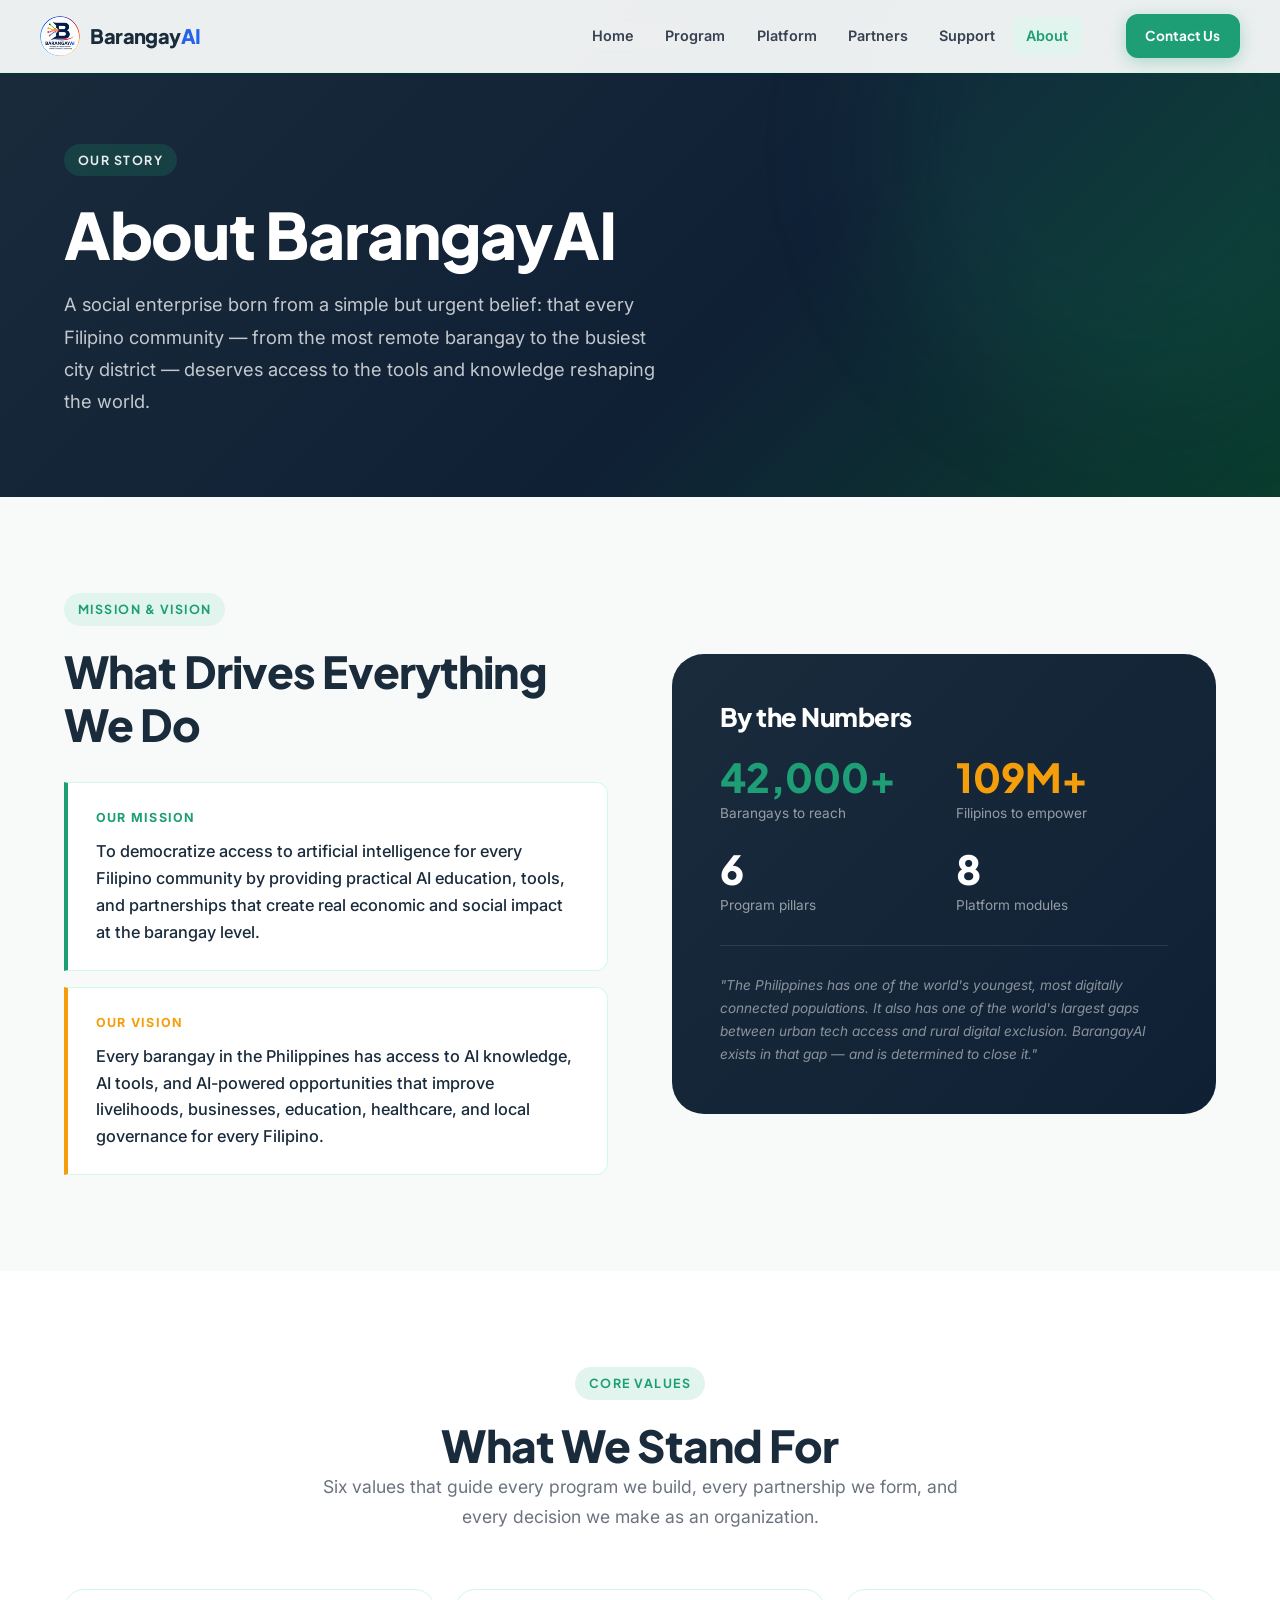
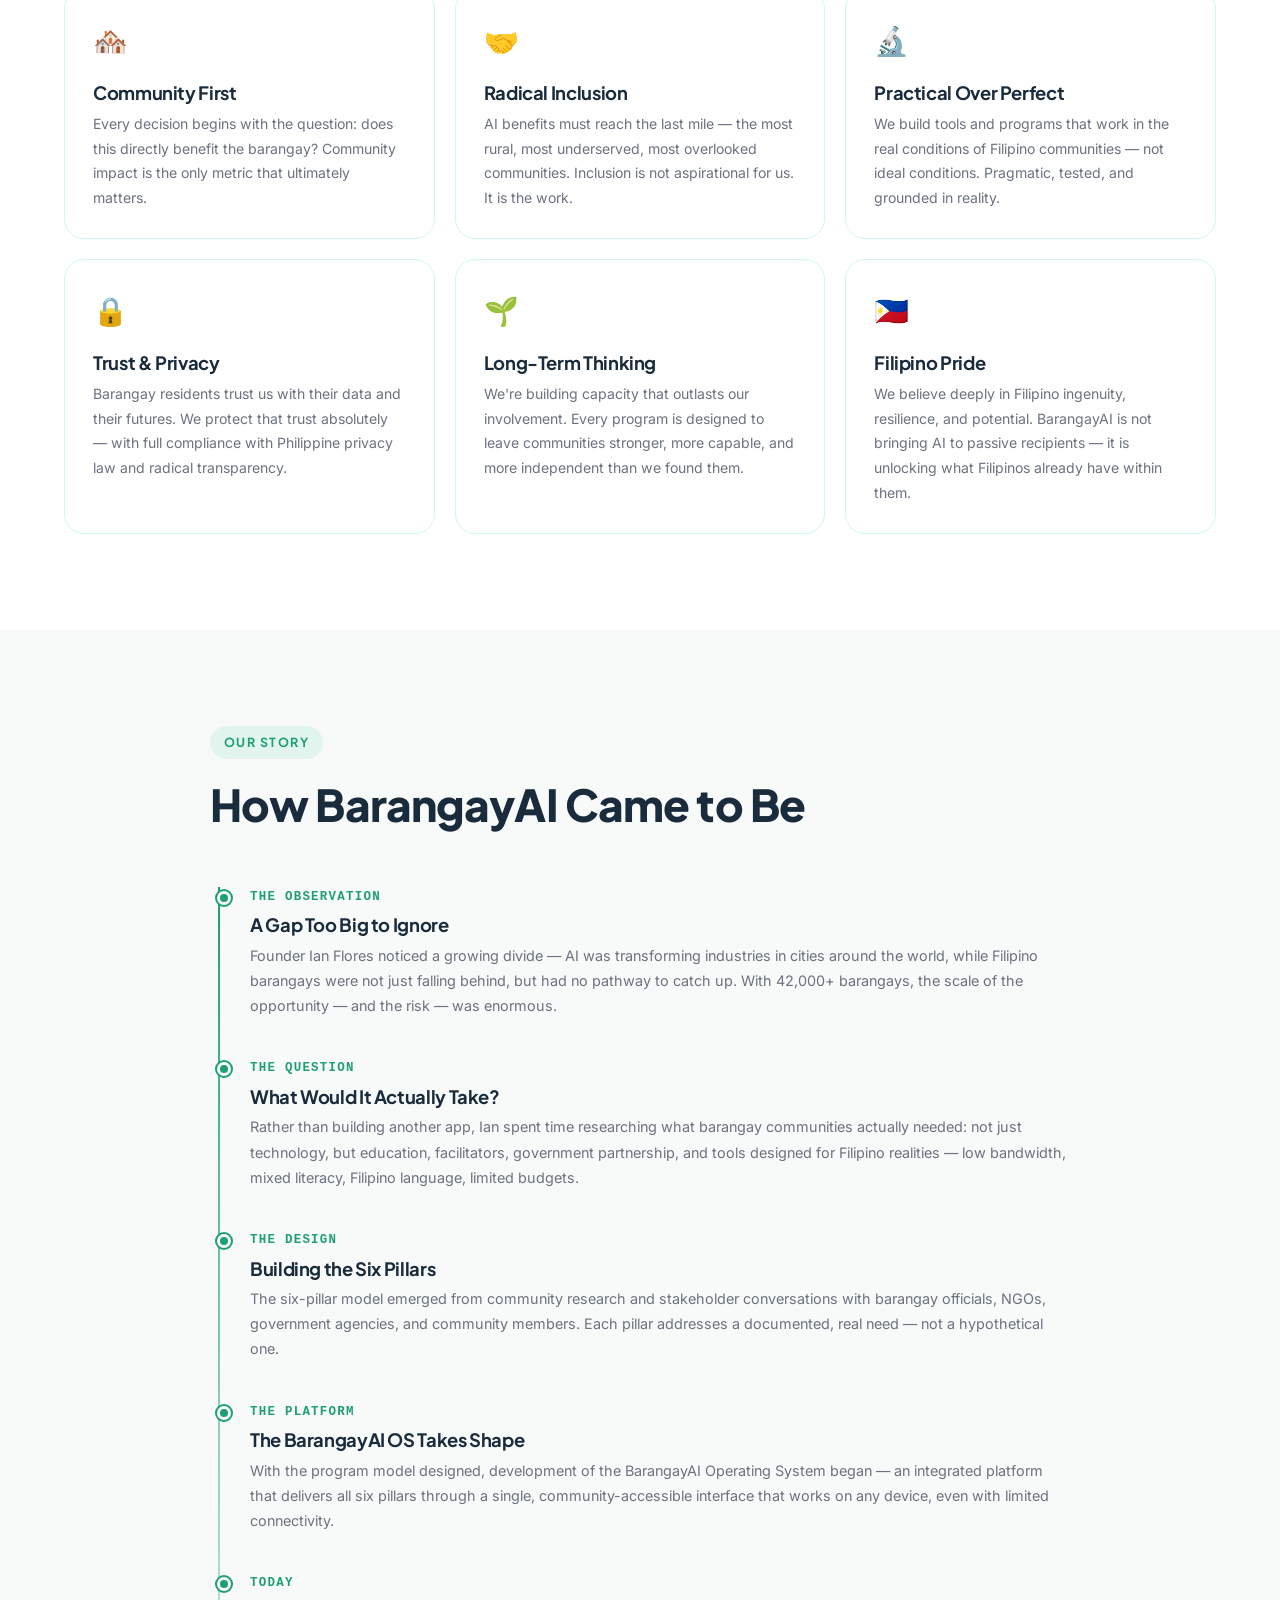
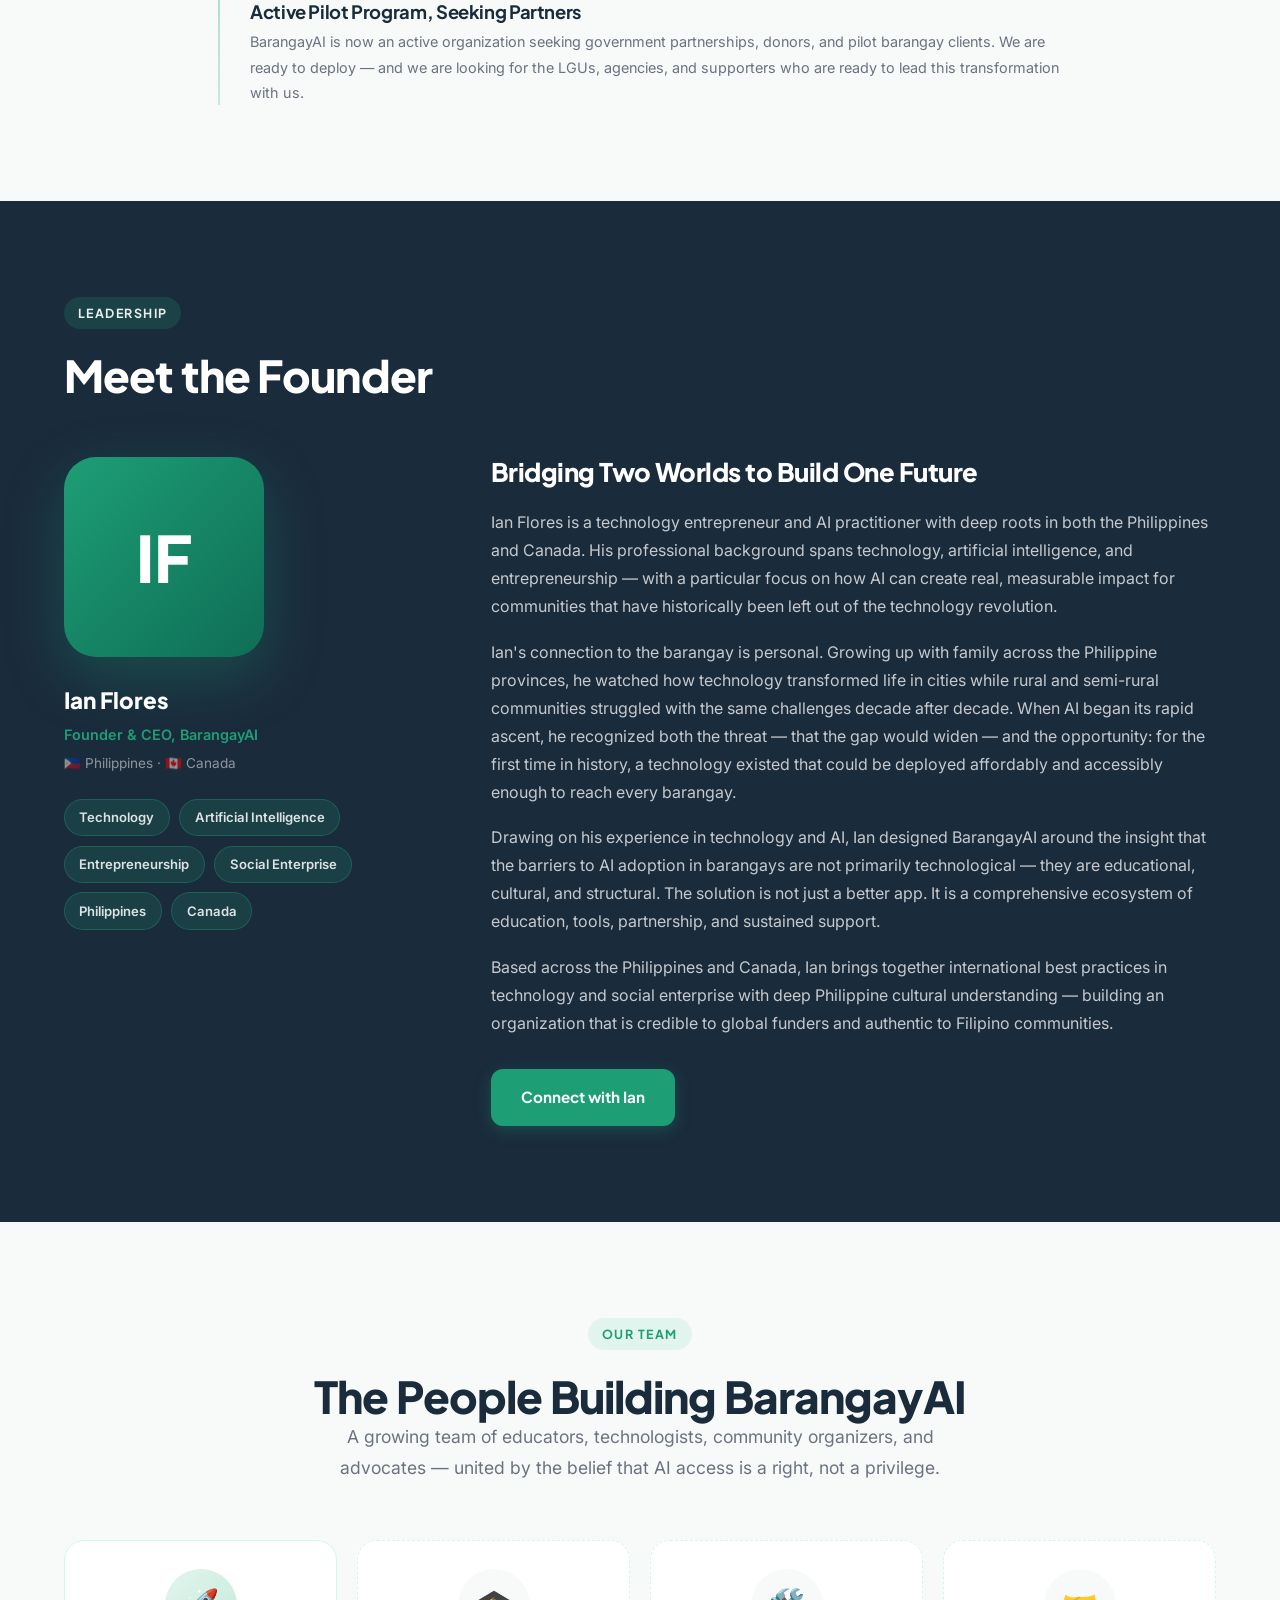
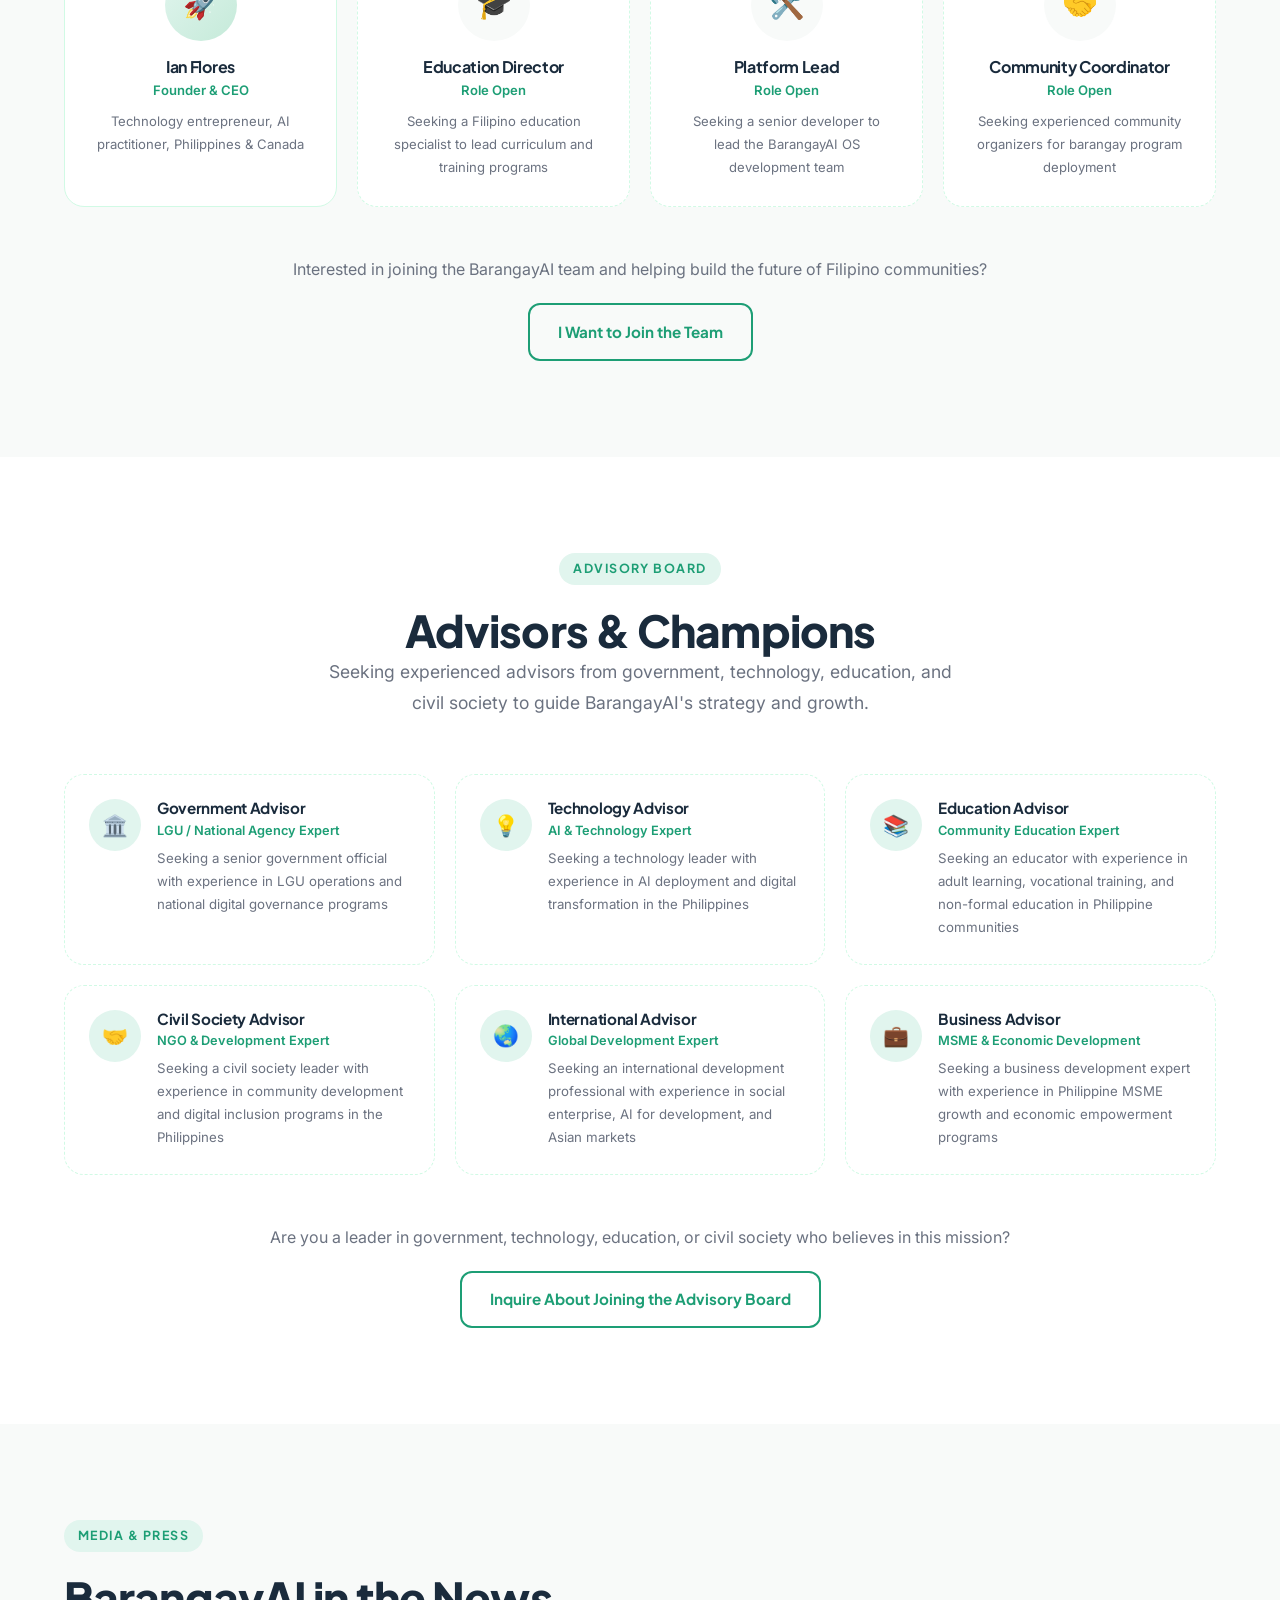
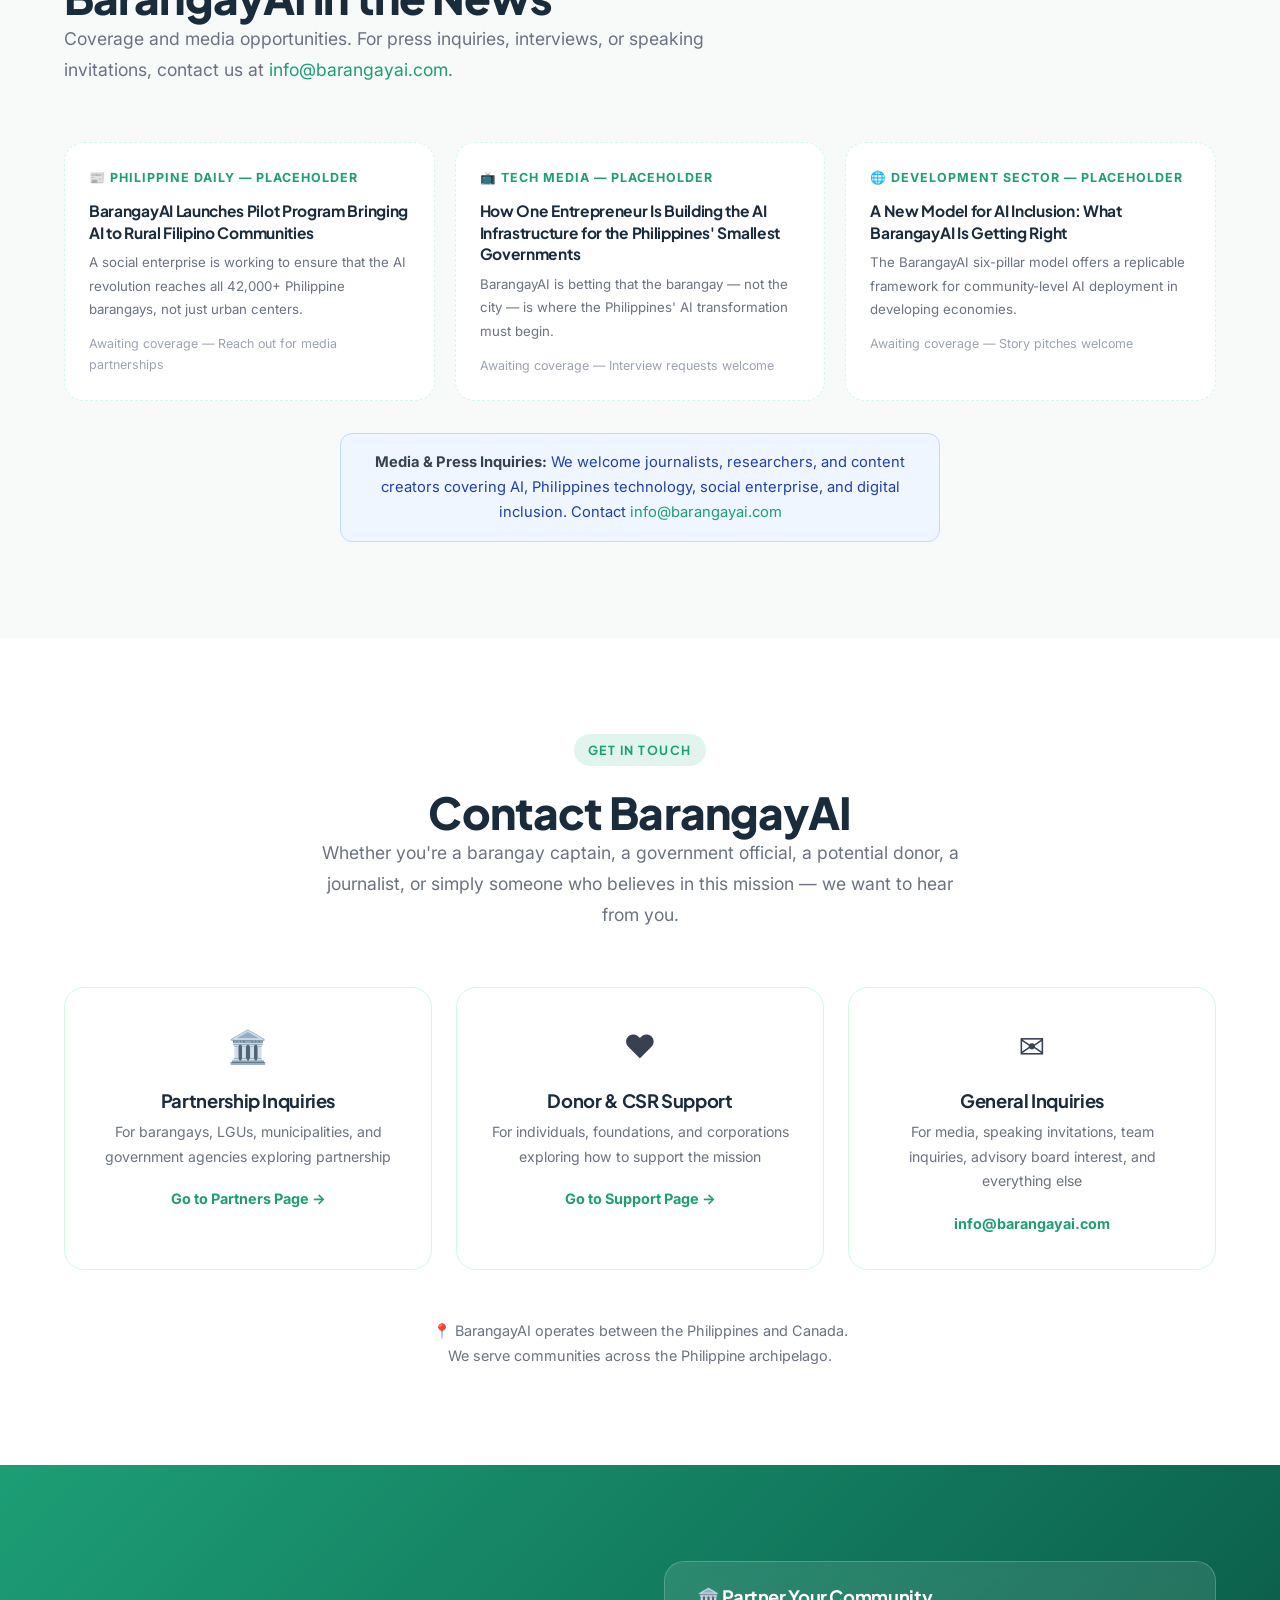
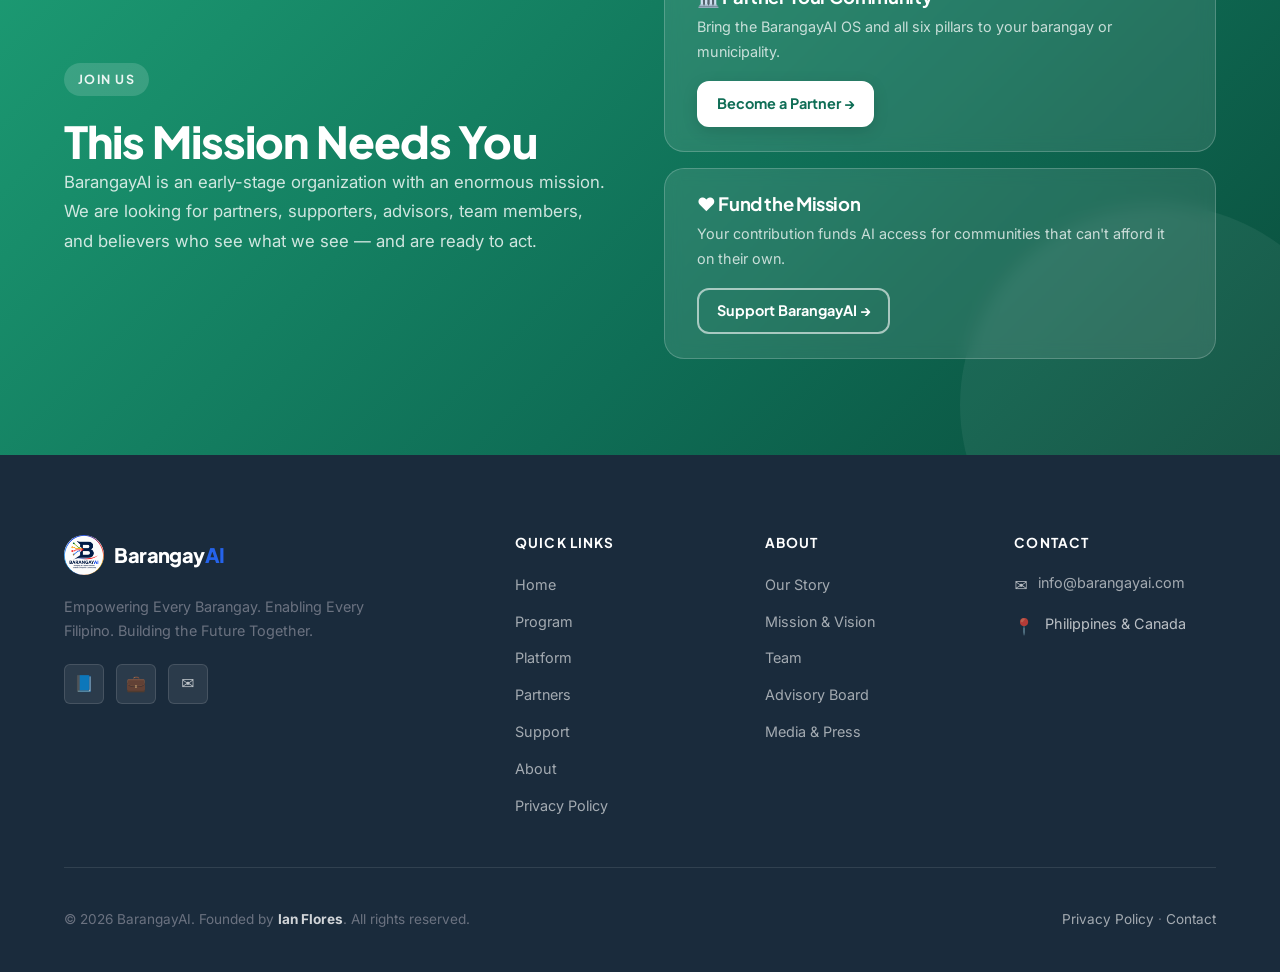
==== about.html @ b5041b25 "Initial BarangayAI website" ====
<!DOCTYPE html>
<html lang="en">
<head>
  <meta charset="UTF-8" />
  <meta name="viewport" content="width=device-width, initial-scale=1.0" />
  <title>About — BarangayAI Mission, Story & Team</title>
  <meta name="description" content="Learn about BarangayAI's mission, our founder Ian Flores, and the story behind bringing AI to every Filipino barangay." />
  <link rel="preconnect" href="https://fonts.googleapis.com" />
  <link rel="preconnect" href="https://fonts.gstatic.com" crossorigin />
  <link href="https://fonts.googleapis.com/css2?family=Plus+Jakarta+Sans:wght@400;500;600;700;800&family=Inter:wght@400;500;600&display=swap" rel="stylesheet" />
  <link rel="stylesheet" href="styles.css" />
  <style>
    .mission-layout {
      display: grid;
      grid-template-columns: 1fr 1fr;
      gap: 4rem;
      align-items: center;
    }

    .values-grid { display: grid; grid-template-columns: repeat(3, 1fr); gap: 1.25rem; }
    .value-card {
      background: var(--white);
      border: 1px solid var(--border);
      border-radius: var(--radius-lg);
      padding: 1.75rem;
      transition: all var(--transition);
    }
    .value-card:hover { border-color: var(--green); transform: translateY(-3px); box-shadow: var(--shadow); }
    .value-icon { font-size: 1.75rem; margin-bottom: 1rem; }
    .value-card h4 { margin-bottom: .5rem; }
    .value-card p { font-size: .88rem; margin: 0; }

    .founder-section {
      background: var(--navy);
      padding: 6rem 0;
    }
    .founder-layout {
      display: grid;
      grid-template-columns: 1fr 2fr;
      gap: 4rem;
      align-items: start;
    }
    .founder-avatar {
      width: 200px; height: 200px;
      border-radius: var(--radius-xl);
      background: linear-gradient(135deg, var(--green) 0%, var(--green-deep) 100%);
      display: flex;
      align-items: center;
      justify-content: center;
      font-family: var(--font-display);
      font-size: 4rem;
      font-weight: 900;
      color: var(--white);
      margin-bottom: 1.5rem;
      box-shadow: 0 20px 60px rgba(29,158,117,.3);
    }
    .founder-name {
      font-family: var(--font-display);
      font-size: 1.4rem;
      font-weight: 800;
      color: var(--white);
      margin-bottom: .25rem;
    }
    .founder-title { color: var(--green); font-size: .9rem; font-weight: 600; }
    .founder-location { color: rgba(255,255,255,.5); font-size: .85rem; margin-top: .25rem; }

    .founder-bio h3 { color: var(--white); margin-bottom: 1.25rem; }
    .founder-bio p { color: rgba(255,255,255,.75); margin-bottom: 1.1rem; }
    .founder-bio p:last-child { margin-bottom: 0; }

    .founder-tags { display: flex; flex-wrap: wrap; gap: .6rem; margin-top: 1.5rem; }
    .founder-tag {
      padding: .4rem .9rem;
      background: rgba(29,158,117,.18);
      border: 1px solid rgba(29,158,117,.35);
      border-radius: 100px;
      font-size: .82rem;
      font-weight: 600;
      color: rgba(255,255,255,.85);
    }

    .story-timeline { position: relative; padding-left: 2.5rem; }
    .story-timeline::before {
      content: '';
      position: absolute;
      left: .5rem; top: 0; bottom: 0;
      width: 2px;
      background: linear-gradient(180deg, var(--green) 0%, var(--mint-mid) 100%);
    }
    .timeline-item { position: relative; margin-bottom: 2.5rem; }
    .timeline-item:last-child { margin-bottom: 0; }
    .timeline-dot {
      position: absolute;
      left: -2.05rem;
      top: .25rem;
      width: 14px; height: 14px;
      border-radius: 50%;
      background: var(--green);
      border: 3px solid var(--warm-white);
      box-shadow: 0 0 0 2px var(--green);
    }
    .timeline-year {
      font-family: var(--font-mono);
      font-size: .78rem;
      font-weight: 700;
      color: var(--green);
      letter-spacing: .1em;
      text-transform: uppercase;
      margin-bottom: .4rem;
    }
    .timeline-item h4 { margin-bottom: .4rem; }
    .timeline-item p { font-size: .9rem; margin: 0; }

    .team-grid { display: grid; grid-template-columns: repeat(4, 1fr); gap: 1.25rem; }
    .team-card {
      background: var(--white);
      border: 1px solid var(--border);
      border-radius: var(--radius-lg);
      padding: 1.75rem;
      text-align: center;
      transition: all var(--transition);
    }
    .team-card:hover { border-color: var(--green); transform: translateY(-3px); box-shadow: var(--shadow); }
    .team-avatar {
      width: 72px; height: 72px;
      border-radius: 50%;
      background: linear-gradient(135deg, var(--mint) 0%, var(--mint-mid) 100%);
      display: flex; align-items: center; justify-content: center;
      font-size: 1.8rem;
      margin: 0 auto 1rem;
    }
    .team-card h4 { font-size: 1rem; margin-bottom: .2rem; }
    .team-card .team-role { font-size: .82rem; color: var(--green); font-weight: 600; margin-bottom: .5rem; }
    .team-card p { font-size: .82rem; color: var(--gray); margin: 0; }

    .advisory-grid { display: grid; grid-template-columns: repeat(3, 1fr); gap: 1.25rem; }
    .advisory-card {
      background: var(--white);
      border: 1px solid var(--border);
      border-radius: var(--radius-lg);
      padding: 1.5rem;
      display: flex; align-items: flex-start; gap: 1rem;
      transition: all var(--transition);
    }
    .advisory-card:hover { border-color: var(--green); transform: translateY(-2px); }
    .advisory-avatar {
      width: 52px; height: 52px; flex-shrink: 0;
      border-radius: 50%;
      background: var(--mint);
      display: flex; align-items: center; justify-content: center;
      font-size: 1.3rem;
    }
    .advisory-card h5 { font-size: .95rem; margin-bottom: .15rem; }
    .advisory-card .adv-role { font-size: .8rem; color: var(--green); font-weight: 600; margin-bottom: .3rem; }
    .advisory-card p { font-size: .83rem; color: var(--gray); margin: 0; }

    .media-grid { display: grid; grid-template-columns: repeat(3, 1fr); gap: 1.25rem; }
    .media-card {
      background: var(--white);
      border: 1px solid var(--border);
      border-radius: var(--radius-lg);
      padding: 1.5rem;
      transition: all var(--transition);
    }
    .media-card:hover { border-color: var(--green); transform: translateY(-3px); box-shadow: var(--shadow); }
    .media-outlet { font-size: .78rem; font-weight: 700; letter-spacing: .08em; text-transform: uppercase; color: var(--green); margin-bottom: .75rem; }
    .media-card h4 { font-size: .97rem; margin-bottom: .5rem; line-height: 1.4; }
    .media-card p { font-size: .83rem; margin-bottom: .75rem; }
    .media-date { font-size: .78rem; color: var(--gray-light); }

    .contact-grid { display: grid; grid-template-columns: repeat(3, 1fr); gap: 1.5rem; }
    .contact-card {
      background: var(--white);
      border: 1px solid var(--border);
      border-radius: var(--radius-lg);
      padding: 2rem;
      text-align: center;
      transition: all var(--transition);
    }
    .contact-card:hover { border-color: var(--green); transform: translateY(-3px); box-shadow: var(--shadow); }
    .contact-icon { font-size: 2rem; margin-bottom: 1rem; }
    .contact-card h4 { margin-bottom: .5rem; }
    .contact-card p { font-size: .88rem; margin-bottom: 1rem; }
    .contact-card a.contact-link { color: var(--green); font-weight: 700; font-size: .9rem; }

    @media (max-width: 1024px) {
      .team-grid { grid-template-columns: repeat(2, 1fr); }
      .advisory-grid { grid-template-columns: repeat(2, 1fr); }
      .media-grid { grid-template-columns: repeat(2, 1fr); }
      .contact-grid { grid-template-columns: repeat(2, 1fr); }
    }
    @media (max-width: 768px) {
      .mission-layout, .founder-layout { grid-template-columns: 1fr; }
      .values-grid, .team-grid, .advisory-grid, .media-grid, .contact-grid { grid-template-columns: 1fr 1fr; }
      .founder-avatar { width: 140px; height: 140px; font-size: 3rem; }
    }
    @media (max-width: 480px) {
      .values-grid, .team-grid, .advisory-grid, .media-grid, .contact-grid { grid-template-columns: 1fr; }
    }
  </style>
</head>
<body>

<nav class="nav">
  <div class="nav-inner">
    <a href="index.html" class="nav-logo">
      <img src="logo.png" alt="" class="nav-logo-img" aria-hidden="true" />
      <span class="nav-logo-text">Barangay<span>AI</span></span>
    </a>
    <ul class="nav-links">
      <li><a href="index.html">Home</a></li><li><a href="program.html">Program</a></li>
      <li><a href="platform.html">Platform</a></li><li><a href="partners.html">Partners</a></li>
      <li><a href="support.html">Support</a></li><li><a href="about.html">About</a></li>
    </ul>
    <a href="partners.html" class="btn btn-primary btn-sm nav-cta">Contact Us</a>
    <button class="nav-hamburger" aria-label="Open menu"><span></span><span></span><span></span></button>
  </div>
</nav>
<div class="nav-mobile">
  <a href="index.html">Home</a><a href="program.html">Program</a><a href="platform.html">Platform</a>
  <a href="partners.html">Partners</a><a href="support.html">Support</a><a href="about.html">About</a>
  <div class="nav-mobile-cta">
    <a href="partners.html" class="btn btn-primary">Partner With Us</a>
    <a href="support.html" class="btn btn-outline">Support the Mission</a>
  </div>
</div>

<!-- PAGE HERO -->
<section class="page-hero">
  <div class="container">
    <div class="page-hero-content">
      <span class="section-label">Our Story</span>
      <h1>About BarangayAI</h1>
      <p>A social enterprise born from a simple but urgent belief: that every Filipino community — from the most remote barangay to the busiest city district — deserves access to the tools and knowledge reshaping the world.</p>
    </div>
  </div>
</section>

<!-- MISSION VISION VALUES -->
<section style="background: var(--warm-white);">
  <div class="container">
    <div class="mission-layout reveal">
      <div>
        <span class="section-label">Mission & Vision</span>
        <h2>What Drives Everything We Do</h2>
        <div style="margin-top:2rem">
          <div style="background:var(--white);border:1px solid var(--border);border-left:4px solid var(--green);border-radius:0 var(--radius) var(--radius) 0;padding:1.5rem 1.75rem;margin-bottom:1rem">
            <div style="font-size:.78rem;font-weight:700;letter-spacing:.1em;text-transform:uppercase;color:var(--green);margin-bottom:.6rem">Our Mission</div>
            <p style="font-size:1.02rem;color:var(--navy);font-weight:500;line-height:1.65;margin:0">To democratize access to artificial intelligence for every Filipino community by providing practical AI education, tools, and partnerships that create real economic and social impact at the barangay level.</p>
          </div>
          <div style="background:var(--white);border:1px solid var(--border);border-left:4px solid var(--gold);border-radius:0 var(--radius) var(--radius) 0;padding:1.5rem 1.75rem">
            <div style="font-size:.78rem;font-weight:700;letter-spacing:.1em;text-transform:uppercase;color:var(--gold);margin-bottom:.6rem">Our Vision</div>
            <p style="font-size:1.02rem;color:var(--navy);font-weight:500;line-height:1.65;margin:0">Every barangay in the Philippines has access to AI knowledge, AI tools, and AI-powered opportunities that improve livelihoods, businesses, education, healthcare, and local governance for every Filipino.</p>
          </div>
        </div>
      </div>
      <div>
        <div style="background:linear-gradient(135deg,var(--navy) 0%,#0F2035 100%);border-radius:var(--radius-xl);padding:3rem;color:rgba(255,255,255,.8)">
          <h3 style="color:var(--white);margin-bottom:1.5rem">By the Numbers</h3>
          <div style="display:grid;grid-template-columns:1fr 1fr;gap:1.5rem">
            <div>
              <div style="font-family:var(--font-display);font-size:2.5rem;font-weight:900;color:var(--green);line-height:1">42,000+</div>
              <div style="font-size:.85rem;color:rgba(255,255,255,.55);margin-top:.3rem">Barangays to reach</div>
            </div>
            <div>
              <div style="font-family:var(--font-display);font-size:2.5rem;font-weight:900;color:var(--gold);line-height:1">109M+</div>
              <div style="font-size:.85rem;color:rgba(255,255,255,.55);margin-top:.3rem">Filipinos to empower</div>
            </div>
            <div>
              <div style="font-family:var(--font-display);font-size:2.5rem;font-weight:900;color:var(--white);line-height:1">6</div>
              <div style="font-size:.85rem;color:rgba(255,255,255,.55);margin-top:.3rem">Program pillars</div>
            </div>
            <div>
              <div style="font-family:var(--font-display);font-size:2.5rem;font-weight:900;color:var(--white);line-height:1">8</div>
              <div style="font-size:.85rem;color:rgba(255,255,255,.55);margin-top:.3rem">Platform modules</div>
            </div>
          </div>
          <div style="border-top:1px solid rgba(255,255,255,.1);margin-top:1.75rem;padding-top:1.75rem">
            <div style="font-size:.85rem;color:rgba(255,255,255,.5);font-style:italic">"The Philippines has one of the world's youngest, most digitally connected populations. It also has one of the world's largest gaps between urban tech access and rural digital exclusion. BarangayAI exists in that gap — and is determined to close it."</div>
          </div>
        </div>
      </div>
    </div>
  </div>
</section>

<!-- CORE VALUES -->
<section style="background: var(--white);">
  <div class="container">
    <div class="section-header centered reveal">
      <span class="section-label">Core Values</span>
      <h2>What We Stand For</h2>
      <p class="section-sub">Six values that guide every program we build, every partnership we form, and every decision we make as an organization.</p>
    </div>
    <div class="values-grid reveal">
      <div class="value-card">
        <div class="value-icon">🏘️</div>
        <h4>Community First</h4>
        <p>Every decision begins with the question: does this directly benefit the barangay? Community impact is the only metric that ultimately matters.</p>
      </div>
      <div class="value-card">
        <div class="value-icon">🤝</div>
        <h4>Radical Inclusion</h4>
        <p>AI benefits must reach the last mile — the most rural, most underserved, most overlooked communities. Inclusion is not aspirational for us. It is the work.</p>
      </div>
      <div class="value-card">
        <div class="value-icon">🔬</div>
        <h4>Practical Over Perfect</h4>
        <p>We build tools and programs that work in the real conditions of Filipino communities — not ideal conditions. Pragmatic, tested, and grounded in reality.</p>
      </div>
      <div class="value-card">
        <div class="value-icon">🔒</div>
        <h4>Trust & Privacy</h4>
        <p>Barangay residents trust us with their data and their futures. We protect that trust absolutely — with full compliance with Philippine privacy law and radical transparency.</p>
      </div>
      <div class="value-card">
        <div class="value-icon">🌱</div>
        <h4>Long-Term Thinking</h4>
        <p>We're building capacity that outlasts our involvement. Every program is designed to leave communities stronger, more capable, and more independent than we found them.</p>
      </div>
      <div class="value-card">
        <div class="value-icon">🇵🇭</div>
        <h4>Filipino Pride</h4>
        <p>We believe deeply in Filipino ingenuity, resilience, and potential. BarangayAI is not bringing AI to passive recipients — it is unlocking what Filipinos already have within them.</p>
      </div>
    </div>
  </div>
</section>

<!-- OUR STORY -->
<section style="background: var(--warm-white);">
  <div class="container">
    <div style="max-width:860px;margin:0 auto">
      <div class="section-header reveal">
        <span class="section-label">Our Story</span>
        <h2>How BarangayAI Came to Be</h2>
      </div>
      <div class="story-timeline reveal">
        <div class="timeline-item">
          <div class="timeline-dot"></div>
          <div class="timeline-year">The Observation</div>
          <h4>A Gap Too Big to Ignore</h4>
          <p>Founder Ian Flores noticed a growing divide — AI was transforming industries in cities around the world, while Filipino barangays were not just falling behind, but had no pathway to catch up. With 42,000+ barangays, the scale of the opportunity — and the risk — was enormous.</p>
        </div>
        <div class="timeline-item">
          <div class="timeline-dot"></div>
          <div class="timeline-year">The Question</div>
          <h4>What Would It Actually Take?</h4>
          <p>Rather than building another app, Ian spent time researching what barangay communities actually needed: not just technology, but education, facilitators, government partnership, and tools designed for Filipino realities — low bandwidth, mixed literacy, Filipino language, limited budgets.</p>
        </div>
        <div class="timeline-item">
          <div class="timeline-dot"></div>
          <div class="timeline-year">The Design</div>
          <h4>Building the Six Pillars</h4>
          <p>The six-pillar model emerged from community research and stakeholder conversations with barangay officials, NGOs, government agencies, and community members. Each pillar addresses a documented, real need — not a hypothetical one.</p>
        </div>
        <div class="timeline-item">
          <div class="timeline-dot"></div>
          <div class="timeline-year">The Platform</div>
          <h4>The BarangayAI OS Takes Shape</h4>
          <p>With the program model designed, development of the BarangayAI Operating System began — an integrated platform that delivers all six pillars through a single, community-accessible interface that works on any device, even with limited connectivity.</p>
        </div>
        <div class="timeline-item">
          <div class="timeline-dot"></div>
          <div class="timeline-year">Today</div>
          <h4>Active Pilot Program, Seeking Partners</h4>
          <p>BarangayAI is now an active organization seeking government partnerships, donors, and pilot barangay clients. We are ready to deploy — and we are looking for the LGUs, agencies, and supporters who are ready to lead this transformation with us.</p>
        </div>
      </div>
    </div>
  </div>
</section>

<!-- FOUNDER -->
<section class="founder-section">
  <div class="container">
    <div class="section-header reveal">
      <span class="section-label" style="background:rgba(29,158,117,.2);color:rgba(255,255,255,.9)">Leadership</span>
      <h2 class="text-white">Meet the Founder</h2>
    </div>
    <div class="founder-layout reveal">
      <div>
        <div class="founder-avatar">IF</div>
        <div class="founder-name">Ian Flores</div>
        <div class="founder-title">Founder & CEO, BarangayAI</div>
        <div class="founder-location">🇵🇭 Philippines · 🇨🇦 Canada</div>
        <div class="founder-tags">
          <span class="founder-tag">Technology</span>
          <span class="founder-tag">Artificial Intelligence</span>
          <span class="founder-tag">Entrepreneurship</span>
          <span class="founder-tag">Social Enterprise</span>
          <span class="founder-tag">Philippines</span>
          <span class="founder-tag">Canada</span>
        </div>
      </div>
      <div class="founder-bio">
        <h3>Bridging Two Worlds to Build One Future</h3>
        <p>Ian Flores is a technology entrepreneur and AI practitioner with deep roots in both the Philippines and Canada. His professional background spans technology, artificial intelligence, and entrepreneurship — with a particular focus on how AI can create real, measurable impact for communities that have historically been left out of the technology revolution.</p>
        <p>Ian's connection to the barangay is personal. Growing up with family across the Philippine provinces, he watched how technology transformed life in cities while rural and semi-rural communities struggled with the same challenges decade after decade. When AI began its rapid ascent, he recognized both the threat — that the gap would widen — and the opportunity: for the first time in history, a technology existed that could be deployed affordably and accessibly enough to reach every barangay.</p>
        <p>Drawing on his experience in technology and AI, Ian designed BarangayAI around the insight that the barriers to AI adoption in barangays are not primarily technological — they are educational, cultural, and structural. The solution is not just a better app. It is a comprehensive ecosystem of education, tools, partnership, and sustained support.</p>
        <p>Based across the Philippines and Canada, Ian brings together international best practices in technology and social enterprise with deep Philippine cultural understanding — building an organization that is credible to global funders and authentic to Filipino communities.</p>
        <div style="margin-top:2rem">
          <a href="mailto:info@barangayai.com" class="btn btn-primary">Connect with Ian</a>
        </div>
      </div>
    </div>
  </div>
</section>

<!-- TEAM -->
<section style="background: var(--warm-white);">
  <div class="container">
    <div class="section-header centered reveal">
      <span class="section-label">Our Team</span>
      <h2>The People Building BarangayAI</h2>
      <p class="section-sub">A growing team of educators, technologists, community organizers, and advocates — united by the belief that AI access is a right, not a privilege.</p>
    </div>
    <div class="team-grid reveal">
      <div class="team-card">
        <div class="team-avatar">🚀</div>
        <h4>Ian Flores</h4>
        <div class="team-role">Founder & CEO</div>
        <p>Technology entrepreneur, AI practitioner, Philippines & Canada</p>
      </div>
      <div class="team-card" style="border-style:dashed">
        <div class="team-avatar" style="background:var(--warm-white)">🎓</div>
        <h4>Education Director</h4>
        <div class="team-role">Role Open</div>
        <p>Seeking a Filipino education specialist to lead curriculum and training programs</p>
      </div>
      <div class="team-card" style="border-style:dashed">
        <div class="team-avatar" style="background:var(--warm-white)">🛠️</div>
        <h4>Platform Lead</h4>
        <div class="team-role">Role Open</div>
        <p>Seeking a senior developer to lead the BarangayAI OS development team</p>
      </div>
      <div class="team-card" style="border-style:dashed">
        <div class="team-avatar" style="background:var(--warm-white)">🤝</div>
        <h4>Community Coordinator</h4>
        <div class="team-role">Role Open</div>
        <p>Seeking experienced community organizers for barangay program deployment</p>
      </div>
    </div>
    <div class="text-center mt-3 reveal">
      <p style="color:var(--gray);margin-bottom:1.25rem">Interested in joining the BarangayAI team and helping build the future of Filipino communities?</p>
      <a href="mailto:info@barangayai.com?subject=Joining BarangayAI" class="btn btn-outline">I Want to Join the Team</a>
    </div>
  </div>
</section>

<!-- ADVISORY BOARD -->
<section style="background: var(--white);">
  <div class="container">
    <div class="section-header centered reveal">
      <span class="section-label">Advisory Board</span>
      <h2>Advisors & Champions</h2>
      <p class="section-sub">Seeking experienced advisors from government, technology, education, and civil society to guide BarangayAI's strategy and growth.</p>
    </div>
    <div class="advisory-grid reveal">
      <div class="advisory-card" style="border-style:dashed">
        <div class="advisory-avatar">🏛️</div>
        <div>
          <h5>Government Advisor</h5>
          <div class="adv-role">LGU / National Agency Expert</div>
          <p>Seeking a senior government official with experience in LGU operations and national digital governance programs</p>
        </div>
      </div>
      <div class="advisory-card" style="border-style:dashed">
        <div class="advisory-avatar">💡</div>
        <div>
          <h5>Technology Advisor</h5>
          <div class="adv-role">AI & Technology Expert</div>
          <p>Seeking a technology leader with experience in AI deployment and digital transformation in the Philippines</p>
        </div>
      </div>
      <div class="advisory-card" style="border-style:dashed">
        <div class="advisory-avatar">📚</div>
        <div>
          <h5>Education Advisor</h5>
          <div class="adv-role">Community Education Expert</div>
          <p>Seeking an educator with experience in adult learning, vocational training, and non-formal education in Philippine communities</p>
        </div>
      </div>
      <div class="advisory-card" style="border-style:dashed">
        <div class="advisory-avatar">🤝</div>
        <div>
          <h5>Civil Society Advisor</h5>
          <div class="adv-role">NGO & Development Expert</div>
          <p>Seeking a civil society leader with experience in community development and digital inclusion programs in the Philippines</p>
        </div>
      </div>
      <div class="advisory-card" style="border-style:dashed">
        <div class="advisory-avatar">🌏</div>
        <div>
          <h5>International Advisor</h5>
          <div class="adv-role">Global Development Expert</div>
          <p>Seeking an international development professional with experience in social enterprise, AI for development, and Asian markets</p>
        </div>
      </div>
      <div class="advisory-card" style="border-style:dashed">
        <div class="advisory-avatar">💼</div>
        <div>
          <h5>Business Advisor</h5>
          <div class="adv-role">MSME & Economic Development</div>
          <p>Seeking a business development expert with experience in Philippine MSME growth and economic empowerment programs</p>
        </div>
      </div>
    </div>
    <div class="text-center mt-3 reveal">
      <p style="color:var(--gray);margin-bottom:1.25rem">Are you a leader in government, technology, education, or civil society who believes in this mission?</p>
      <a href="mailto:info@barangayai.com?subject=Advisory Board Interest" class="btn btn-outline">Inquire About Joining the Advisory Board</a>
    </div>
  </div>
</section>

<!-- MEDIA -->
<section style="background: var(--warm-white);">
  <div class="container">
    <div class="section-header reveal">
      <span class="section-label">Media & Press</span>
      <h2>BarangayAI in the News</h2>
      <p class="section-sub">Coverage and media opportunities. For press inquiries, interviews, or speaking invitations, contact us at <a href="mailto:info@barangayai.com">info@barangayai.com</a>.</p>
    </div>
    <div class="media-grid reveal">
      <div class="media-card" style="border-style:dashed">
        <div class="media-outlet">📰 Philippine Daily — Placeholder</div>
        <h4>BarangayAI Launches Pilot Program Bringing AI to Rural Filipino Communities</h4>
        <p>A social enterprise is working to ensure that the AI revolution reaches all 42,000+ Philippine barangays, not just urban centers.</p>
        <div class="media-date">Awaiting coverage — Reach out for media partnerships</div>
      </div>
      <div class="media-card" style="border-style:dashed">
        <div class="media-outlet">📺 Tech Media — Placeholder</div>
        <h4>How One Entrepreneur Is Building the AI Infrastructure for the Philippines' Smallest Governments</h4>
        <p>BarangayAI is betting that the barangay — not the city — is where the Philippines' AI transformation must begin.</p>
        <div class="media-date">Awaiting coverage — Interview requests welcome</div>
      </div>
      <div class="media-card" style="border-style:dashed">
        <div class="media-outlet">🌐 Development Sector — Placeholder</div>
        <h4>A New Model for AI Inclusion: What BarangayAI Is Getting Right</h4>
        <p>The BarangayAI six-pillar model offers a replicable framework for community-level AI deployment in developing economies.</p>
        <div class="media-date">Awaiting coverage — Story pitches welcome</div>
      </div>
    </div>
    <div class="alert alert-info mt-3 reveal" style="max-width:600px;margin-left:auto;margin-right:auto;margin-top:2rem;text-align:center">
      <strong>Media & Press Inquiries:</strong> We welcome journalists, researchers, and content creators covering AI, Philippines technology, social enterprise, and digital inclusion. Contact <a href="mailto:info@barangayai.com">info@barangayai.com</a>
    </div>
  </div>
</section>

<!-- CONTACT -->
<section style="background: var(--white);">
  <div class="container">
    <div class="section-header centered reveal">
      <span class="section-label">Get in Touch</span>
      <h2>Contact BarangayAI</h2>
      <p class="section-sub">Whether you're a barangay captain, a government official, a potential donor, a journalist, or simply someone who believes in this mission — we want to hear from you.</p>
    </div>
    <div class="contact-grid reveal">
      <div class="contact-card">
        <div class="contact-icon">🏛️</div>
        <h4>Partnership Inquiries</h4>
        <p>For barangays, LGUs, municipalities, and government agencies exploring partnership</p>
        <a href="partners.html" class="contact-link">Go to Partners Page →</a>
      </div>
      <div class="contact-card">
        <div class="contact-icon">❤️</div>
        <h4>Donor & CSR Support</h4>
        <p>For individuals, foundations, and corporations exploring how to support the mission</p>
        <a href="support.html" class="contact-link">Go to Support Page →</a>
      </div>
      <div class="contact-card">
        <div class="contact-icon">✉️</div>
        <h4>General Inquiries</h4>
        <p>For media, speaking invitations, team inquiries, advisory board interest, and everything else</p>
        <a href="mailto:info@barangayai.com" class="contact-link">info@barangayai.com</a>
      </div>
    </div>
    <div class="text-center mt-3 reveal" style="color:var(--gray);font-size:.9rem">
      <p>📍 BarangayAI operates between the Philippines and Canada.<br/>We serve communities across the Philippine archipelago.</p>
    </div>
  </div>
</section>

<!-- CTA -->
<section class="cta-section">
  <div class="container">
    <div class="cta-inner reveal">
      <div class="cta-left">
        <span class="section-label" style="background:rgba(255,255,255,.15);color:rgba(255,255,255,.9)">Join Us</span>
        <h2>This Mission Needs You</h2>
        <p>BarangayAI is an early-stage organization with an enormous mission. We are looking for partners, supporters, advisors, team members, and believers who see what we see — and are ready to act.</p>
      </div>
      <div class="cta-cards">
        <div class="cta-card">
          <h4>🏛️ Partner Your Community</h4>
          <p>Bring the BarangayAI OS and all six pillars to your barangay or municipality.</p>
          <a href="partners.html" class="btn btn-white btn-sm">Become a Partner →</a>
        </div>
        <div class="cta-card">
          <h4>❤️ Fund the Mission</h4>
          <p>Your contribution funds AI access for communities that can't afford it on their own.</p>
          <a href="support.html" class="btn btn-outline-white btn-sm">Support BarangayAI →</a>
        </div>
      </div>
    </div>
  </div>
</section>

<footer class="footer">
  <div class="container">
    <div class="footer-grid">
      <div class="footer-brand">
        <a href="index.html" class="nav-logo">
          <img src="logo.png" alt="" class="nav-logo-img" aria-hidden="true" />
          <span class="nav-logo-text">Barangay<span>AI</span></span>
        </a>
        <p>Empowering Every Barangay. Enabling Every Filipino. Building the Future Together.</p>
        <div class="footer-social">
          <a href="#" class="social-btn">📘</a><a href="#" class="social-btn">💼</a>
          <a href="mailto:info@barangayai.com" class="social-btn">✉️</a>
        </div>
      </div>
      <div class="footer-col"><h5>Quick Links</h5>
        <ul class="footer-links">
          <li><a href="index.html">Home</a></li><li><a href="program.html">Program</a></li>
          <li><a href="platform.html">Platform</a></li><li><a href="partners.html">Partners</a></li>
          <li><a href="support.html">Support</a></li><li><a href="about.html">About</a></li>
          <li><a href="privacy.html">Privacy Policy</a></li>
        </ul>
      </div>
      <div class="footer-col"><h5>About</h5>
        <ul class="footer-links">
          <li><a href="about.html">Our Story</a></li>
          <li><a href="about.html#mission">Mission & Vision</a></li>
          <li><a href="about.html#team">Team</a></li>
          <li><a href="about.html#advisory">Advisory Board</a></li>
          <li><a href="about.html#media">Media & Press</a></li>
        </ul>
      </div>
      <div class="footer-col"><h5>Contact</h5>
        <div class="footer-contact">
          <div class="footer-contact-item"><span>✉️</span><a href="mailto:info@barangayai.com" style="color:rgba(255,255,255,.6)">info@barangayai.com</a></div>
          <div class="footer-contact-item"><span>📍</span><span>Philippines & Canada</span></div>
        </div>
      </div>
    </div>
    <div class="footer-bottom">
      <p>© 2026 BarangayAI. Founded by <strong style="color:rgba(255,255,255,.8)">Ian Flores</strong>. All rights reserved.</p>
      <p><a href="privacy.html">Privacy Policy</a> · <a href="partners.html">Contact</a></p>
    </div>
  </div>
</footer>

<script src="main.js"></script>
</body>
</html>
---- styles.css ----
/* ============================================================
   BarangayAI — Global Design System
   ============================================================ */

/* --- Reset & Base --- */
*, *::before, *::after { box-sizing: border-box; margin: 0; padding: 0; }

:root {
  --green:       #1D9E75;
  --green-deep:  #0F6E56;
  --green-dark:  #0A4D3C;
  --navy:        #1A2B3C;
  --navy-light:  #2C3E50;
  --warm-white:  #F8FAF9;
  --mint:        #E1F5EE;
  --mint-mid:    #C5EAD9;
  --gray:        #6B7280;
  --gray-light:  #9CA3AF;
  --gray-dark:   #374151;
  --gold:        #F59E0B;
  --gold-light:  #FDE68A;
  --white:       #FFFFFF;
  --border:      #D1FAE5;

  --font-display: 'Plus Jakarta Sans', 'Inter', system-ui, sans-serif;
  --font-body:    'Inter', system-ui, sans-serif;
  --font-mono:    'JetBrains Mono', 'Fira Code', monospace;

  --radius-sm:  6px;
  --radius:     12px;
  --radius-lg:  20px;
  --radius-xl:  32px;

  --shadow-sm:  0 1px 3px rgba(0,0,0,.08), 0 1px 2px rgba(0,0,0,.06);
  --shadow:     0 4px 16px rgba(0,0,0,.08), 0 2px 6px rgba(0,0,0,.05);
  --shadow-lg:  0 12px 40px rgba(0,0,0,.10), 0 4px 12px rgba(0,0,0,.06);
  --shadow-xl:  0 24px 60px rgba(0,0,0,.12);

  --transition: 250ms cubic-bezier(.4,0,.2,1);
  --max-w: 1200px;
}

html { scroll-behavior: smooth; font-size: 16px; }

body {
  font-family: var(--font-body);
  background: var(--warm-white);
  color: var(--gray-dark);
  line-height: 1.7;
  -webkit-font-smoothing: antialiased;
}

/* --- Typography --- */
h1, h2, h3, h4, h5 {
  font-family: var(--font-display);
  color: var(--navy);
  line-height: 1.2;
  font-weight: 800;
  letter-spacing: -0.02em;
}

h1 { font-size: clamp(2.2rem, 5vw, 4rem); }
h2 { font-size: clamp(1.7rem, 3.5vw, 2.75rem); }
h3 { font-size: clamp(1.2rem, 2.5vw, 1.6rem); }
h4 { font-size: 1.15rem; font-weight: 700; }
h5 { font-size: 1rem; font-weight: 700; }

p { color: var(--gray); line-height: 1.75; }

a { color: var(--green); text-decoration: none; transition: color var(--transition); }
a:hover { color: var(--green-deep); }

strong { color: var(--gray-dark); font-weight: 700; }

/* --- Layout --- */
.container {
  max-width: var(--max-w);
  margin: 0 auto;
  padding: 0 1.5rem;
}

section { padding: 6rem 0; }

.section-label {
  display: inline-block;
  font-family: var(--font-display);
  font-size: .78rem;
  font-weight: 700;
  letter-spacing: .12em;
  text-transform: uppercase;
  color: var(--green);
  background: var(--mint);
  padding: .35rem .85rem;
  border-radius: 100px;
  margin-bottom: 1.2rem;
}

.section-title { margin-bottom: 1rem; }
.section-sub { font-size: 1.1rem; max-width: 640px; color: var(--gray); margin-bottom: 3rem; }
.section-header { margin-bottom: 3.5rem; }
.section-header.centered { text-align: center; }
.section-header.centered .section-sub { margin-left: auto; margin-right: auto; }

/* --- Buttons --- */
.btn {
  display: inline-flex;
  align-items: center;
  gap: .5rem;
  font-family: var(--font-display);
  font-size: .95rem;
  font-weight: 700;
  padding: .85rem 1.75rem;
  border-radius: var(--radius);
  border: 2px solid transparent;
  cursor: pointer;
  transition: all var(--transition);
  text-decoration: none;
  white-space: nowrap;
}

.btn-primary {
  background: var(--green);
  color: var(--white);
  border-color: var(--green);
  box-shadow: 0 4px 16px rgba(29,158,117,.30);
}
.btn-primary:hover {
  background: var(--green-deep);
  border-color: var(--green-deep);
  color: var(--white);
  transform: translateY(-2px);
  box-shadow: 0 8px 24px rgba(29,158,117,.35);
}

.btn-outline {
  background: transparent;
  color: var(--green);
  border-color: var(--green);
}
.btn-outline:hover {
  background: var(--green);
  color: var(--white);
  transform: translateY(-2px);
}

.btn-white {
  background: var(--white);
  color: var(--green-deep);
  border-color: var(--white);
  box-shadow: 0 4px 16px rgba(0,0,0,.12);
}
.btn-white:hover {
  background: var(--mint);
  color: var(--green-deep);
  transform: translateY(-2px);
}

.btn-outline-white {
  background: transparent;
  color: var(--white);
  border-color: rgba(255,255,255,.6);
}
.btn-outline-white:hover {
  background: rgba(255,255,255,.12);
  color: var(--white);
  border-color: var(--white);
}

.btn-lg { padding: 1.05rem 2.2rem; font-size: 1.05rem; }
.btn-sm { padding: .55rem 1.1rem; font-size: .85rem; }

/* --- Navigation --- */
.nav {
  position: fixed;
  top: 0; left: 0; right: 0;
  z-index: 1000;
  padding: 0 1.5rem;
  background: rgba(248,250,249,.95);
  backdrop-filter: blur(12px);
  -webkit-backdrop-filter: blur(12px);
  border-bottom: 1px solid var(--border);
  transition: box-shadow var(--transition);
}
.nav.scrolled { box-shadow: var(--shadow); }

.nav-inner {
  max-width: var(--max-w);
  margin: 0 auto;
  display: flex;
  align-items: center;
  height: 72px;
  gap: 2rem;
}

.nav-logo {
  display: flex;
  align-items: center;
  gap: .65rem;
  text-decoration: none;
  flex-shrink: 0;
}

.nav-logo-img {
  width: 40px;
  height: 40px;
  object-fit: contain;
  flex-shrink: 0;
  border-radius: 50%;
}

.nav-logo-text {
  font-family: var(--font-display);
  font-weight: 800;
  font-size: 1.25rem;
  color: var(--navy);
  letter-spacing: -.03em;
}
.nav-logo-text span { color: #2563EB; }

.nav-links {
  display: flex;
  align-items: center;
  gap: .25rem;
  list-style: none;
  margin-left: auto;
}

.nav-links a {
  display: block;
  padding: .45rem .85rem;
  font-size: .9rem;
  font-weight: 600;
  color: var(--gray-dark);
  border-radius: var(--radius-sm);
  transition: all var(--transition);
  text-decoration: none;
}
.nav-links a:hover { color: var(--green); background: var(--mint); }
.nav-links a.active { color: var(--green); background: var(--mint); }

.nav-cta { margin-left: .75rem; }

.nav-hamburger {
  display: none;
  flex-direction: column;
  gap: 5px;
  background: none;
  border: none;
  cursor: pointer;
  padding: .5rem;
  margin-left: auto;
}
.nav-hamburger span {
  display: block;
  width: 24px; height: 2px;
  background: var(--navy);
  border-radius: 2px;
  transition: all var(--transition);
}
.nav-hamburger.open span:nth-child(1) { transform: rotate(45deg) translate(5px, 5px); }
.nav-hamburger.open span:nth-child(2) { opacity: 0; }
.nav-hamburger.open span:nth-child(3) { transform: rotate(-45deg) translate(5px, -5px); }

.nav-mobile {
  display: none;
  position: fixed;
  inset: 72px 0 0 0;
  background: var(--warm-white);
  z-index: 999;
  padding: 2rem 1.5rem;
  flex-direction: column;
  gap: .5rem;
  overflow-y: auto;
}
.nav-mobile.open { display: flex; }
.nav-mobile a {
  display: block;
  padding: 1rem 1.25rem;
  font-size: 1.1rem;
  font-weight: 700;
  color: var(--navy);
  border-radius: var(--radius);
  text-decoration: none;
  transition: all var(--transition);
  border: 1px solid transparent;
}
.nav-mobile a:hover, .nav-mobile a.active {
  background: var(--mint);
  color: var(--green);
  border-color: var(--border);
}
.nav-mobile .nav-mobile-cta {
  margin-top: 1rem;
  display: flex;
  flex-direction: column;
  gap: .75rem;
}

/* --- Hero --- */
.hero {
  position: relative;
  min-height: 100vh;
  display: flex;
  align-items: center;
  background: linear-gradient(135deg, var(--navy) 0%, #0F2035 40%, #0A3D2E 100%);
  overflow: hidden;
  padding: 0;
}

.hero-bg {
  position: absolute;
  inset: 0;
  overflow: hidden;
}

.hero-glow {
  position: absolute;
  border-radius: 50%;
  filter: blur(80px);
  opacity: .18;
}
.hero-glow-1 {
  width: 600px; height: 600px;
  background: var(--green);
  top: -100px; right: -100px;
}
.hero-glow-2 {
  width: 400px; height: 400px;
  background: #0F6E56;
  bottom: -80px; left: 10%;
}
.hero-glow-3 {
  width: 300px; height: 300px;
  background: var(--gold);
  top: 30%; right: 20%;
  opacity: .08;
}

/* Philippines Map SVG */
.hero-map {
  position: absolute;
  right: -2%;
  top: 50%;
  transform: translateY(-50%);
  width: 50%;
  max-width: 600px;
  opacity: .12;
  pointer-events: none;
}

.hero-content {
  position: relative;
  z-index: 2;
  padding: 9rem 0 6rem;
  width: 100%;
}

.hero-inner {
  max-width: var(--max-w);
  margin: 0 auto;
  padding: 0 1.5rem;
  display: grid;
  grid-template-columns: 1fr 1fr;
  gap: 4rem;
  align-items: center;
}

.hero-tag {
  display: inline-flex;
  align-items: center;
  gap: .5rem;
  font-size: .82rem;
  font-weight: 700;
  letter-spacing: .1em;
  text-transform: uppercase;
  color: var(--gold);
  background: rgba(245,158,11,.12);
  border: 1px solid rgba(245,158,11,.25);
  padding: .4rem 1rem;
  border-radius: 100px;
  margin-bottom: 1.5rem;
}

.hero-title {
  color: var(--white);
  font-size: clamp(2.4rem, 5vw, 4.2rem);
  line-height: 1.1;
  margin-bottom: 1.5rem;
}
.hero-title .accent { color: var(--green); }
.hero-title .accent-gold { color: var(--gold); }

.hero-desc {
  font-size: 1.15rem;
  color: rgba(255,255,255,.75);
  margin-bottom: 2.5rem;
  max-width: 520px;
}

.hero-ctas { display: flex; gap: 1rem; flex-wrap: wrap; margin-bottom: 3rem; }

.hero-stats {
  display: flex;
  gap: 2rem;
  flex-wrap: wrap;
  padding-top: 2.5rem;
  border-top: 1px solid rgba(255,255,255,.12);
}

.hero-stat-num {
  display: block;
  font-family: var(--font-display);
  font-size: 1.75rem;
  font-weight: 800;
  color: var(--white);
  line-height: 1;
  margin-bottom: .25rem;
}
.hero-stat-num .gold { color: var(--gold); }

.hero-stat-label {
  display: block;
  font-size: .8rem;
  color: rgba(255,255,255,.5);
  font-weight: 500;
  text-transform: uppercase;
  letter-spacing: .06em;
}

/* Philippines animated map */
.ph-map-container {
  position: relative;
  display: flex;
  align-items: center;
  justify-content: center;
}

.ph-map-svg {
  width: 100%;
  max-width: 460px;
  filter: drop-shadow(0 0 40px rgba(29,158,117,.3));
}

/* =====================================================
   Hero 2 — Clean two-column stats-card hero
   ===================================================== */
.hero2 {
  position: relative;
  background: #F8FAF9;
  min-height: 100vh;
  display: flex;
  align-items: center;
  overflow: hidden;
  padding: 120px 0 80px;
}

.hero2-circle {
  position: absolute;
  border-radius: 50%;
  background: #E1F5EE;
  pointer-events: none;
  z-index: 0;
}
.hero2-circle-1 { width: 800px; height: 800px; top: -220px; right: -220px; opacity: .5; }
.hero2-circle-2 { width: 400px; height: 400px; bottom: -160px; left: -120px; opacity: .3; }

.hero2 .container { position: relative; z-index: 1; }

.hero2-inner {
  display: grid;
  grid-template-columns: 60% 40%;
  gap: 4rem;
  align-items: center;
}

/* Left column */
.hero2-left { animation: fadeInUp .65s ease both; }

.hero2-eyebrow {
  display: inline-flex;
  align-items: center;
  gap: 4px;
  background: #E1F5EE;
  color: #0F6E56;
  font-size: 11px;
  font-weight: 700;
  letter-spacing: .1em;
  text-transform: uppercase;
  padding: 6px 14px;
  border-radius: 100px;
  margin-bottom: 28px;
  white-space: nowrap;
}

.hero2-headline {
  font-size: 64px;
  font-weight: 800;
  color: #1A2B3C;
  line-height: 1.08;
  margin: 0 0 20px;
  letter-spacing: -.02em;
}
.hero2-accent { color: #1D9E75; }

.hero2-sub {
  font-size: 18px;
  color: #6B7280;
  line-height: 1.7;
  max-width: 520px;
  margin: 0 0 36px;
}

.hero2-ctas {
  display: flex;
  gap: 14px;
  flex-wrap: wrap;
  margin-bottom: 28px;
}

.hero2-btn {
  display: inline-flex;
  align-items: center;
  justify-content: center;
  padding: 14px 28px;
  border-radius: 8px;
  font-size: 15px;
  font-weight: 600;
  text-decoration: none;
  transition: background .2s ease, transform .2s ease, box-shadow .2s ease;
  white-space: nowrap;
}
.hero2-btn-primary {
  background: #1D9E75;
  color: #fff;
  border: 2px solid #1D9E75;
}
.hero2-btn-primary:hover {
  background: #0F6E56;
  border-color: #0F6E56;
  transform: translateY(-2px);
  box-shadow: 0 8px 24px rgba(29,158,117,.28);
}
.hero2-btn-secondary {
  background: transparent;
  color: #1D9E75;
  border: 2px solid #1D9E75;
}
.hero2-btn-secondary:hover { background: #E1F5EE; }

.hero2-trust {
  display: flex;
  align-items: center;
  gap: 10px;
  flex-wrap: wrap;
  font-size: 13px;
  color: #6B7280;
}
.hero2-sep { color: #D1D5DB; }

/* Right column — floating stat cards */
.hero2-right {
  display: flex;
  align-items: center;
  justify-content: center;
}

@keyframes floatCards {
  from { transform: translateY(0); }
  to   { transform: translateY(-8px); }
}

.hero2-cards {
  display: grid;
  grid-template-columns: 1fr 1fr;
  gap: 16px;
  width: 100%;
  max-width: 380px;
  animation: floatCards 3s ease-in-out infinite alternate;
}

@keyframes cardFadeUp {
  from { opacity: 0; transform: translateY(22px); }
  to   { opacity: 1; transform: translateY(0); }
}

.hero2-card {
  background: #fff;
  border-radius: 16px;
  box-shadow: 0 4px 24px rgba(0,0,0,.08);
  padding: 24px 20px;
  border-top: 3px solid #1D9E75;
}
.hero2-card-1 { animation: cardFadeUp .5s ease 0ms   both; }
.hero2-card-2 { animation: cardFadeUp .5s ease 100ms both; }
.hero2-card-3 { animation: cardFadeUp .5s ease 200ms both; }
.hero2-card-4 { animation: cardFadeUp .5s ease 300ms both; }

.hero2-card-icon { font-size: 22px; margin-bottom: 10px; line-height: 1; }
.hero2-card-num {
  font-size: 28px;
  font-weight: 800;
  color: #1A2B3C;
  line-height: 1;
  margin-bottom: 6px;
  font-family: 'Plus Jakarta Sans', sans-serif;
  letter-spacing: -.01em;
}
.hero2-card-label { font-size: 12px; color: #6B7280; line-height: 1.4; }

/* Social proof bar */
.sp-bar {
  background: #fff;
  border-top: 1px solid #E5E7EB;
  border-bottom: 1px solid #E5E7EB;
  padding: 14px 0;
  overflow: hidden;
}
.sp-track {
  display: flex;
  align-items: center;
  justify-content: center;
  gap: 0;
  white-space: nowrap;
}
.sp-content {
  display: flex;
  align-items: center;
  gap: 18px;
  padding: 0 24px;
  font-size: 13px;
  color: #9CA3AF;
  letter-spacing: .05em;
  flex-shrink: 0;
}
.sp-sep { color: #D1D5DB; }

/* Responsive */
@media (max-width: 1024px) {
  .hero2-headline { font-size: 48px; }
  .hero2-inner { grid-template-columns: 1fr; gap: 3rem; }
  .hero2-right { justify-content: flex-start; }
  .hero2-cards { max-width: 420px; }
}

@media (max-width: 768px) {
  .hero2 { padding: 100px 0 56px; min-height: 90vh; }
  .hero2-headline { font-size: 38px; }
  .hero2-sub { font-size: 16px; }
  .hero2-eyebrow { font-size: 10px; white-space: normal; }
  .hero2-ctas { flex-direction: column; }
  .hero2-cards { max-width: 100%; }
  .hero2-card-num { font-size: 24px; }
  .hero2-card { padding: 18px 16px; }

  @keyframes marquee {
    from { transform: translateX(0); }
    to   { transform: translateX(-50%); }
  }
  .sp-track {
    justify-content: flex-start;
    animation: marquee 22s linear infinite;
    width: max-content;
  }
}

/* === Philippines Map V2 — draw-in + hover === */
.ph-map-svg-v2 {
  width: 100%;
  max-width: 420px;
  overflow: visible;
  filter: drop-shadow(0 0 32px rgba(29,158,117,.28)) drop-shadow(0 0 8px rgba(29,158,117,.15));
}

.ph-island {
  fill: rgba(29,158,117,.08);
  stroke: rgba(29,158,117,.85);
  stroke-width: 1.4;
  stroke-linejoin: round;
  stroke-linecap: round;
  fill-opacity: 0;
  cursor: pointer;
  transform-box: fill-box;
  transform-origin: center;
  transition:
    fill 0.32s ease,
    fill-opacity 0.32s ease,
    stroke 0.32s ease,
    stroke-width 0.32s ease,
    transform 0.32s cubic-bezier(0.34,1.56,0.64,1),
    filter 0.32s ease;
}

.ph-island:hover {
  fill: rgba(29,158,117,.32);
  stroke: rgba(29,158,117,1);
  stroke-width: 2;
  transform: scale(1.03);
  filter: drop-shadow(0 0 10px rgba(29,158,117,.55));
}

.ph-map-tooltip {
  position: fixed;
  padding: 5px 12px;
  background: rgba(26,43,60,.94);
  border: 1px solid rgba(29,158,117,.55);
  border-radius: 8px;
  color: #fff;
  font-size: .72rem;
  font-weight: 600;
  font-family: 'Plus Jakarta Sans', sans-serif;
  letter-spacing: .04em;
  text-transform: uppercase;
  pointer-events: none;
  white-space: nowrap;
  z-index: 9999;
  opacity: 0;
  transform: translateY(5px);
  transition: opacity .16s ease, transform .16s ease;
  backdrop-filter: blur(10px);
  box-shadow: 0 4px 16px rgba(0,0,0,.35);
}

.ph-map-tooltip.visible {
  opacity: 1;
  transform: translateY(0);
}

/* --- Cards Grid --- */
.grid-2 { display: grid; grid-template-columns: repeat(2, 1fr); gap: 1.5rem; }
.grid-3 { display: grid; grid-template-columns: repeat(3, 1fr); gap: 1.5rem; }
.grid-4 { display: grid; grid-template-columns: repeat(4, 1fr); gap: 1.5rem; }
.grid-auto { display: grid; grid-template-columns: repeat(auto-fit, minmax(300px, 1fr)); gap: 1.5rem; }

/* --- Card --- */
.card {
  background: var(--white);
  border-radius: var(--radius-lg);
  border: 1px solid var(--border);
  padding: 2rem;
  transition: all var(--transition);
  position: relative;
  overflow: hidden;
}
.card:hover {
  transform: translateY(-4px);
  box-shadow: var(--shadow-lg);
  border-color: var(--mint-mid);
}

.card-icon {
  width: 54px; height: 54px;
  border-radius: var(--radius);
  background: var(--mint);
  display: flex;
  align-items: center;
  justify-content: center;
  font-size: 1.4rem;
  margin-bottom: 1.25rem;
  transition: all var(--transition);
}
.card:hover .card-icon { background: var(--green); transform: scale(1.08); }

.card h3 { font-size: 1.15rem; margin-bottom: .6rem; }
.card p { font-size: .93rem; line-height: 1.65; }

.card-number {
  position: absolute;
  top: 1.5rem; right: 1.75rem;
  font-family: var(--font-display);
  font-size: 3rem;
  font-weight: 900;
  color: var(--mint);
  line-height: 1;
  user-select: none;
}

/* --- Pillar Cards --- */
.pillar-card {
  background: var(--white);
  border-radius: var(--radius-lg);
  border: 1px solid var(--border);
  padding: 2rem;
  transition: all var(--transition);
  position: relative;
  overflow: hidden;
}
.pillar-card::before {
  content: '';
  position: absolute;
  top: 0; left: 0; right: 0;
  height: 4px;
  background: var(--green);
  transform: scaleX(0);
  transform-origin: left;
  transition: transform var(--transition);
}
.pillar-card:hover::before { transform: scaleX(1); }
.pillar-card:hover { transform: translateY(-4px); box-shadow: var(--shadow-lg); }

.pillar-num {
  font-family: var(--font-mono);
  font-size: .78rem;
  font-weight: 700;
  color: var(--green);
  letter-spacing: .12em;
  text-transform: uppercase;
  margin-bottom: .75rem;
  display: block;
}

.pillar-card h3 { font-size: 1.1rem; margin-bottom: .75rem; }
.pillar-card p { font-size: .9rem; color: var(--gray); }

/* --- Impact Numbers --- */
.impact-section {
  background: linear-gradient(135deg, var(--navy) 0%, #0F2035 60%, #0A3D2E 100%);
  position: relative;
  overflow: hidden;
}
.impact-section::before {
  content: '';
  position: absolute;
  inset: 0;
  background: url("data:image/svg+xml,%3Csvg width='60' height='60' viewBox='0 0 60 60' xmlns='http://www.w3.org/2000/svg'%3E%3Cg fill='none' fill-rule='evenodd'%3E%3Cg fill='%231D9E75' fill-opacity='0.04'%3E%3Cpath d='M36 34v-4h-2v4h-4v2h4v4h2v-4h4v-2h-4zm0-30V0h-2v4h-4v2h4v4h2V6h4V4h-4zM6 34v-4H4v4H0v2h4v4h2v-4h4v-2H6zM6 4V0H4v4H0v2h4v4h2V6h4V4H6z'/%3E%3C/g%3E%3C/g%3E%3C/svg%3E");
}

.impact-grid {
  display: grid;
  grid-template-columns: repeat(4, 1fr);
  gap: 2rem;
  position: relative;
  z-index: 1;
}

.impact-item { text-align: center; }

.impact-num {
  display: block;
  font-family: var(--font-display);
  font-size: clamp(2.5rem, 5vw, 4rem);
  font-weight: 900;
  color: var(--white);
  line-height: 1;
  margin-bottom: .5rem;
}
.impact-num .gold { color: var(--gold); }

.impact-label {
  font-size: .92rem;
  color: rgba(255,255,255,.6);
  font-weight: 500;
}

/* --- How It Works --- */
.steps { display: flex; gap: 0; position: relative; }
.steps::before {
  content: '';
  position: absolute;
  top: 36px; left: calc(16.66% + 1.5rem); right: calc(16.66% + 1.5rem);
  height: 2px;
  background: linear-gradient(90deg, var(--green) 0%, var(--mint-mid) 100%);
}

.step { flex: 1; text-align: center; padding: 0 1.5rem; }

.step-num {
  width: 72px; height: 72px;
  border-radius: 50%;
  background: var(--green);
  color: var(--white);
  display: flex;
  align-items: center;
  justify-content: center;
  font-family: var(--font-display);
  font-size: 1.4rem;
  font-weight: 900;
  margin: 0 auto 1.5rem;
  position: relative;
  z-index: 1;
  box-shadow: 0 0 0 8px var(--mint), 0 8px 24px rgba(29,158,117,.25);
}

.step h3 { font-size: 1.1rem; margin-bottom: .65rem; }
.step p { font-size: .9rem; }

/* --- Partner logos --- */
.partner-logos {
  display: flex;
  align-items: center;
  justify-content: center;
  gap: 1.5rem;
  flex-wrap: wrap;
}

.partner-logo {
  display: flex;
  align-items: center;
  justify-content: center;
  padding: 1rem 1.75rem;
  background: var(--white);
  border: 1px solid var(--border);
  border-radius: var(--radius);
  font-size: .82rem;
  font-weight: 700;
  color: var(--gray);
  letter-spacing: .05em;
  text-transform: uppercase;
  transition: all var(--transition);
  min-width: 140px;
}
.partner-logo:hover {
  border-color: var(--green);
  color: var(--green);
  transform: translateY(-2px);
  box-shadow: var(--shadow-sm);
}

/* --- Testimonials --- */
.testimonial-card {
  background: var(--white);
  border-radius: var(--radius-lg);
  border: 1px solid var(--border);
  padding: 2.5rem;
  position: relative;
}
.testimonial-card::before {
  content: '\201C';
  position: absolute;
  top: 1rem; left: 1.75rem;
  font-size: 5rem;
  line-height: 1;
  color: var(--mint-mid);
  font-family: Georgia, serif;
}

.testimonial-text {
  font-size: 1.05rem;
  color: var(--gray-dark);
  line-height: 1.75;
  margin-bottom: 1.5rem;
  padding-top: 1.5rem;
}

.testimonial-author {
  display: flex;
  align-items: center;
  gap: 1rem;
}

.testimonial-avatar {
  width: 48px; height: 48px;
  border-radius: 50%;
  background: linear-gradient(135deg, var(--green) 0%, var(--green-deep) 100%);
  display: flex;
  align-items: center;
  justify-content: center;
  font-family: var(--font-display);
  font-weight: 800;
  font-size: 1.1rem;
  color: var(--white);
  flex-shrink: 0;
}

.testimonial-name {
  font-weight: 700;
  color: var(--navy);
  font-size: .95rem;
}
.testimonial-role {
  font-size: .82rem;
  color: var(--gray);
}

/* --- CTA Section --- */
.cta-section {
  background: linear-gradient(135deg, var(--green) 0%, var(--green-deep) 60%, var(--green-dark) 100%);
  position: relative;
  overflow: hidden;
  isolation: isolate;
}
.cta-section::after {
  content: '';
  position: absolute;
  width: 400px; height: 400px;
  border-radius: 50%;
  background: rgba(255,255,255,.06);
  bottom: -150px; right: -80px;
  z-index: -1;
  pointer-events: none;
}

.cta-inner {
  position: relative;
  z-index: 1;
  display: grid;
  grid-template-columns: 1fr 1fr;
  gap: 3rem;
  align-items: center;
}

.cta-left { color: var(--white); }
.cta-left h2 { color: var(--white); }
.cta-left p { color: rgba(255,255,255,.8); font-size: 1.05rem; }

.cta-cards { display: flex; flex-direction: column; gap: 1rem; }

.cta-card {
  background: rgba(255,255,255,.1);
  border: 1px solid rgba(255,255,255,.2);
  border-radius: var(--radius-lg);
  padding: 1.5rem 2rem;
  backdrop-filter: blur(8px);
  transition: all var(--transition);
}
.cta-card:hover {
  background: rgba(255,255,255,.18);
  transform: translateX(4px);
}

.cta-card h4 { color: var(--white); margin-bottom: .4rem; }
.cta-card p { color: rgba(255,255,255,.75); font-size: .9rem; margin-bottom: 1rem; }
.cta-card .btn { font-size: .9rem; }

/* --- Footer --- */
.footer {
  background: var(--navy);
  color: rgba(255,255,255,.7);
  padding: 5rem 0 2.5rem;
}

.footer-grid {
  display: grid;
  grid-template-columns: 2fr 1fr 1fr 1fr;
  gap: 3rem;
  padding-bottom: 3rem;
  border-bottom: 1px solid rgba(255,255,255,.1);
  margin-bottom: 2.5rem;
}

.footer-brand .nav-logo { margin-bottom: 1.25rem; }
.footer-brand .nav-logo-text { color: var(--white); }
.footer-brand .nav-logo-img { border-radius: 50%; }
.footer-brand p { font-size: .9rem; line-height: 1.7; max-width: 300px; }
.footer-brand p em {
  font-style: italic;
  color: rgba(255,255,255,.5);
  font-size: .82rem;
}

.footer-col h5 {
  color: var(--white);
  font-size: .85rem;
  letter-spacing: .08em;
  text-transform: uppercase;
  margin-bottom: 1.25rem;
}

.footer-links { list-style: none; display: flex; flex-direction: column; gap: .6rem; }
.footer-links a {
  color: rgba(255,255,255,.6);
  font-size: .9rem;
  transition: color var(--transition);
  text-decoration: none;
}
.footer-links a:hover { color: var(--green); }

.footer-contact { display: flex; flex-direction: column; gap: .75rem; }
.footer-contact-item { display: flex; align-items: flex-start; gap: .65rem; font-size: .9rem; }
.footer-contact-item span:first-child { font-size: 1rem; flex-shrink: 0; margin-top: .1rem; }

.footer-social {
  display: flex;
  gap: .75rem;
  margin-top: 1.25rem;
}

.social-btn {
  width: 40px; height: 40px;
  border-radius: var(--radius-sm);
  background: rgba(255,255,255,.08);
  border: 1px solid rgba(255,255,255,.12);
  display: flex;
  align-items: center;
  justify-content: center;
  font-size: 1rem;
  text-decoration: none;
  transition: all var(--transition);
  color: rgba(255,255,255,.7);
}
.social-btn:hover {
  background: var(--green);
  border-color: var(--green);
  color: var(--white);
  transform: translateY(-2px);
}

.footer-bottom {
  display: flex;
  align-items: center;
  justify-content: space-between;
  flex-wrap: wrap;
  gap: 1rem;
}

.footer-bottom p { font-size: .85rem; }
.footer-bottom a { color: rgba(255,255,255,.6); text-decoration: none; }
.footer-bottom a:hover { color: var(--green); }

/* --- Forms --- */
.form-group { margin-bottom: 1.5rem; }
.form-label {
  display: block;
  font-size: .88rem;
  font-weight: 600;
  color: var(--gray-dark);
  margin-bottom: .5rem;
}

.form-control {
  width: 100%;
  padding: .85rem 1.1rem;
  border: 1.5px solid var(--border);
  border-radius: var(--radius);
  font-size: .95rem;
  font-family: var(--font-body);
  color: var(--gray-dark);
  background: var(--white);
  transition: all var(--transition);
  outline: none;
  appearance: none;
}
.form-control:focus {
  border-color: var(--green);
  box-shadow: 0 0 0 3px rgba(29,158,117,.12);
}
.form-control::placeholder { color: var(--gray-light); }

textarea.form-control { resize: vertical; min-height: 140px; }
select.form-control { background-image: url("data:image/svg+xml,%3Csvg xmlns='http://www.w3.org/2000/svg' width='16' height='16' viewBox='0 0 24 24' fill='none' stroke='%236B7280' stroke-width='2'%3E%3Cpolyline points='6 9 12 15 18 9'%3E%3C/polyline%3E%3C/svg%3E"); background-repeat: no-repeat; background-position: right 1rem center; padding-right: 2.5rem; cursor: pointer; }

.form-grid { display: grid; grid-template-columns: 1fr 1fr; gap: 1rem; }

/* --- Page Hero (inner pages) --- */
.page-hero {
  background: linear-gradient(135deg, var(--navy) 0%, #0F2035 60%, #0A3D2E 100%);
  padding: 9rem 0 5rem;
  position: relative;
  overflow: hidden;
}
.page-hero::after {
  content: '';
  position: absolute;
  width: 500px; height: 500px;
  border-radius: 50%;
  background: rgba(29,158,117,.12);
  top: -100px; right: -100px;
  filter: blur(60px);
}

.page-hero-content { position: relative; z-index: 1; }
.page-hero h1 { color: var(--white); margin-bottom: 1rem; }
.page-hero p { color: rgba(255,255,255,.75); font-size: 1.15rem; max-width: 600px; }
.page-hero .section-label { background: rgba(29,158,117,.2); color: rgba(255,255,255,.9); }

/* --- Badges / Tags --- */
.badge {
  display: inline-block;
  padding: .3rem .7rem;
  border-radius: 100px;
  font-size: .78rem;
  font-weight: 700;
  letter-spacing: .04em;
}
.badge-green { background: var(--mint); color: var(--green-deep); }
.badge-gold { background: var(--gold-light); color: #92400E; }
.badge-navy { background: rgba(26,43,60,.1); color: var(--navy); }

/* --- Pricing / Tier cards --- */
.tier-card {
  background: var(--white);
  border: 2px solid var(--border);
  border-radius: var(--radius-xl);
  padding: 2.5rem;
  transition: all var(--transition);
  position: relative;
}
.tier-card.featured {
  border-color: var(--green);
  box-shadow: 0 0 0 4px rgba(29,158,117,.12), var(--shadow-lg);
}
.tier-card:hover { transform: translateY(-4px); box-shadow: var(--shadow-lg); }

.tier-badge {
  position: absolute;
  top: -1px; right: 2rem;
  background: var(--gold);
  color: var(--white);
  font-size: .75rem;
  font-weight: 800;
  padding: .4rem .85rem;
  border-radius: 0 0 var(--radius-sm) var(--radius-sm);
  letter-spacing: .06em;
  text-transform: uppercase;
}

.tier-name {
  font-family: var(--font-display);
  font-size: .82rem;
  font-weight: 700;
  letter-spacing: .12em;
  text-transform: uppercase;
  color: var(--green);
  margin-bottom: .5rem;
}

.tier-card h3 { font-size: 1.4rem; margin-bottom: 1rem; }
.tier-card p { font-size: .92rem; margin-bottom: 1.5rem; }

.tier-features { list-style: none; margin: 1.5rem 0; display: flex; flex-direction: column; gap: .65rem; }
.tier-features li {
  display: flex;
  align-items: flex-start;
  gap: .6rem;
  font-size: .9rem;
  color: var(--gray-dark);
}
.tier-features li::before {
  content: '✓';
  color: var(--green);
  font-weight: 900;
  flex-shrink: 0;
  margin-top: .05rem;
}

/* --- FAQ --- */
.faq-item {
  border: 1px solid var(--border);
  border-radius: var(--radius);
  overflow: hidden;
  margin-bottom: .75rem;
  transition: all var(--transition);
}
.faq-item.open { border-color: var(--green); }

.faq-question {
  display: flex;
  align-items: center;
  justify-content: space-between;
  padding: 1.25rem 1.5rem;
  cursor: pointer;
  font-weight: 700;
  font-size: .97rem;
  color: var(--navy);
  background: var(--white);
  transition: all var(--transition);
  user-select: none;
}
.faq-question:hover { background: var(--mint); }
.faq-item.open .faq-question { background: var(--mint); color: var(--green); }

.faq-icon {
  width: 24px; height: 24px;
  border-radius: 50%;
  background: var(--mint);
  display: flex;
  align-items: center;
  justify-content: center;
  font-size: .85rem;
  flex-shrink: 0;
  transition: transform var(--transition);
}
.faq-item.open .faq-icon { transform: rotate(45deg); background: var(--green); color: var(--white); }

.faq-answer {
  display: none;
  padding: 1rem 1.5rem 1.5rem;
  font-size: .93rem;
  color: var(--gray);
  background: var(--white);
  border-top: 1px solid var(--border);
}
.faq-item.open .faq-answer { display: block; }

/* --- Funding breakdown --- */
.funding-bar { margin-bottom: 1.5rem; }
.funding-label { display: flex; justify-content: space-between; font-size: .88rem; font-weight: 600; color: var(--gray-dark); margin-bottom: .5rem; }
.funding-track { height: 10px; background: var(--mint); border-radius: 100px; overflow: hidden; }
.funding-fill { height: 100%; background: var(--green); border-radius: 100px; transition: width 1.2s cubic-bezier(.4,0,.2,1); }

/* --- Privacy page --- */
.privacy-content { max-width: 760px; margin: 0 auto; }
.privacy-content h2 { font-size: 1.4rem; margin: 2.5rem 0 1rem; padding-top: 2.5rem; border-top: 1px solid var(--border); }
.privacy-content h2:first-child { border-top: none; padding-top: 0; margin-top: 0; }
.privacy-content p { margin-bottom: 1.1rem; }
.privacy-content ul { margin: .75rem 0 1.25rem 1.5rem; display: flex; flex-direction: column; gap: .5rem; }
.privacy-content ul li { font-size: .95rem; color: var(--gray); }
.privacy-content .highlight-box {
  background: var(--mint);
  border-left: 4px solid var(--green);
  border-radius: 0 var(--radius-sm) var(--radius-sm) 0;
  padding: 1.25rem 1.5rem;
  margin: 1.5rem 0;
  font-size: .93rem;
  color: var(--gray-dark);
}

/* --- Scroll reveal --- */
.reveal {
  opacity: 0;
  transform: translateY(28px);
  transition: opacity .65s cubic-bezier(.4,0,.2,1), transform .65s cubic-bezier(.4,0,.2,1);
}
.reveal.visible {
  opacity: 1;
  transform: none;
}
.reveal-delay-1 { transition-delay: .1s; }
.reveal-delay-2 { transition-delay: .2s; }
.reveal-delay-3 { transition-delay: .3s; }
.reveal-delay-4 { transition-delay: .4s; }
.reveal-delay-5 { transition-delay: .5s; }

/* --- Misc utilities --- */
.text-center { text-align: center; }
.text-green { color: var(--green); }
.text-gold { color: var(--gold); }
.text-white { color: var(--white); }
.text-navy { color: var(--navy); }
.mb-0 { margin-bottom: 0; }
.mb-1 { margin-bottom: 1rem; }
.mb-2 { margin-bottom: 2rem; }
.mb-3 { margin-bottom: 3rem; }
.mt-2 { margin-top: 2rem; }
.mt-3 { margin-top: 3rem; }
.gap-1 { gap: 1rem; }

.divider { height: 1px; background: var(--border); margin: 3rem 0; }

.alert {
  padding: 1rem 1.5rem;
  border-radius: var(--radius);
  font-size: .92rem;
  border: 1px solid;
}
.alert-success { background: var(--mint); color: var(--green-deep); border-color: var(--mint-mid); }
.alert-info { background: #EFF6FF; color: #1E40AF; border-color: #BFDBFE; }

/* --- Responsive --- */
@media (max-width: 1024px) {
  .grid-4 { grid-template-columns: repeat(2, 1fr); }
  .impact-grid { grid-template-columns: repeat(2, 1fr); }
  .footer-grid { grid-template-columns: 1fr 1fr; }
  .hero-inner { grid-template-columns: 1fr; }
  .ph-map-container { display: none; }
  .steps { flex-direction: column; align-items: center; gap: 2rem; }
  .steps::before { display: none; }
  .step { max-width: 400px; }
  .cta-inner { grid-template-columns: 1fr; }
  .tier-card { padding: 2rem 1.75rem; }
}

@media (max-width: 768px) {
  section { padding: 4rem 0; }
  .nav-links, .nav-cta { display: none; }
  .nav-hamburger { display: flex; }
  .grid-2, .grid-3 { grid-template-columns: 1fr; }
  .grid-auto { grid-template-columns: 1fr; }
  .hero-stats { gap: 1.25rem; }
  .hero-ctas { flex-direction: column; }
  .hero-ctas .btn { width: 100%; justify-content: center; }
  .form-grid { grid-template-columns: 1fr; }
  .footer-grid { grid-template-columns: 1fr; gap: 2rem; }
  .footer-bottom { flex-direction: column; text-align: center; }
  .impact-grid { grid-template-columns: repeat(2, 1fr); gap: 1.5rem; }
  .page-hero { padding: 7rem 0 4rem; }
  .partner-logos { gap: .75rem; }
  .partner-logo { min-width: 110px; font-size: .75rem; padding: .85rem 1.25rem; }
}

@media (max-width: 480px) {
  .container { padding: 0 1rem; }
  .impact-grid { grid-template-columns: 1fr 1fr; }
  .hero-tag { font-size: .72rem; }
}

/* --- Dot animation for map --- */
@keyframes ping {
  0% { transform: scale(1); opacity: 1; }
  75%, 100% { transform: scale(2.5); opacity: 0; }
}
@keyframes pulse-dot {
  0%, 100% { opacity: 1; }
  50% { opacity: .5; }
}
@keyframes float {
  0%, 100% { transform: translateY(0); }
  50% { transform: translateY(-12px); }
}
@keyframes fadeInUp {
  from { opacity: 0; transform: translateY(20px); }
  to { opacity: 1; transform: none; }
}
@keyframes countUp { from { opacity: 0; } to { opacity: 1; } }

.dot-ping {
  animation: ping 2s cubic-bezier(0,0,.2,1) infinite;
}
.float-anim { animation: float 4s ease-in-out infinite; }

/* =====================================================
   Platform Status Indicators
   ===================================================== */

/* Pulsing status dot */
@keyframes pulse-dot {
  0%, 100% { opacity: 1; transform: scale(1); }
  50% { opacity: 0.5; transform: scale(0.8); }
}

/* Home page OS section — status banner */
.platform-status-banner {
  display: inline-flex;
  align-items: center;
  gap: 8px;
  background: #FEF3C7;
  border: 1px solid #F59E0B;
  color: #92400E;
  font-size: 13px;
  font-weight: 500;
  padding: 8px 16px;
  border-radius: 20px;
  margin-bottom: 20px;
}
.platform-status-banner a {
  color: #92400E;
  font-weight: 600;
  text-decoration: underline;
}
.status-dot {
  width: 8px;
  height: 8px;
  border-radius: 50%;
  background: #F59E0B;
  flex-shrink: 0;
  animation: pulse-dot 2s infinite;
}

/* Home page OS module cards — "Coming Soon" badge */
.os-module { position: relative; }
.module-badge {
  position: absolute;
  top: 12px;
  right: 12px;
  background: #1D9E75;
  color: white;
  font-size: 10px;
  font-weight: 600;
  padding: 3px 8px;
  border-radius: 10px;
  letter-spacing: 0.05em;
  text-transform: uppercase;
}

/* Platform page — launch notice banner */
.platform-launch-notice {
  background: linear-gradient(135deg, #E1F5EE 0%, #F0FDF9 100%);
  border: 1px solid #1D9E75;
  border-radius: 16px;
  padding: 32px;
  margin: 32px 0 48px;
}
.launch-notice-inner {
  display: flex;
  align-items: center;
  gap: 24px;
  max-width: 900px;
  margin: 0 auto;
}
.launch-icon { font-size: 40px; flex-shrink: 0; }
.launch-text strong {
  display: block;
  font-size: 18px;
  color: #1A2B3C;
  margin-bottom: 8px;
}
.launch-text p {
  font-size: 15px;
  color: #374151;
  line-height: 1.6;
  margin: 0;
}
.launch-cta-btn {
  flex-shrink: 0;
  background: #1D9E75;
  color: white;
  padding: 12px 24px;
  border-radius: 8px;
  font-weight: 600;
  font-size: 14px;
  text-decoration: none;
  white-space: nowrap;
  transition: background .2s ease;
}
.launch-cta-btn:hover { background: #0F6E56; }

/* Platform page — module status pills */
.module-status {
  display: inline-block;
  font-size: 11px;
  font-weight: 600;
  padding: 4px 10px;
  border-radius: 12px;
  margin-top: 12px;
  text-transform: uppercase;
  letter-spacing: 0.05em;
}
.status-pilot { background: #D1FAE5; color: #065F46; }
.status-dev   { background: #DBEAFE; color: #1E40AF; }
.status-soon  { background: #FEF3C7; color: #92400E; }

/* Platform page — bottom waitlist CTA */
.platform-waitlist-section {
  background: linear-gradient(135deg, #1A2B3C 0%, #0F6E56 100%);
  color: white;
  padding: 80px 0;
  text-align: center;
}
.platform-waitlist-section h2 {
  font-size: 36px;
  font-weight: 800;
  margin-bottom: 16px;
  color: white;
}
.platform-waitlist-section p {
  font-size: 18px;
  color: rgba(255,255,255,0.85);
  max-width: 600px;
  margin: 0 auto 32px;
  line-height: 1.7;
}
.waitlist-actions {
  display: flex;
  gap: 16px;
  justify-content: center;
  flex-wrap: wrap;
}

/* Partners page — early partner callout */
.early-partner-callout {
  background: #F0FDF9;
  border-left: 4px solid #1D9E75;
  border-radius: 0 12px 12px 0;
  padding: 24px 28px;
  margin: 32px 0;
}
.early-partner-callout h3 {
  font-size: 18px;
  color: #1A2B3C;
  margin-bottom: 8px;
}
.early-partner-callout p {
  font-size: 15px;
  color: #374151;
  line-height: 1.7;
  margin: 0;
}

@media (max-width: 768px) {
  .launch-notice-inner {
    flex-direction: column;
    text-align: center;
  }
}
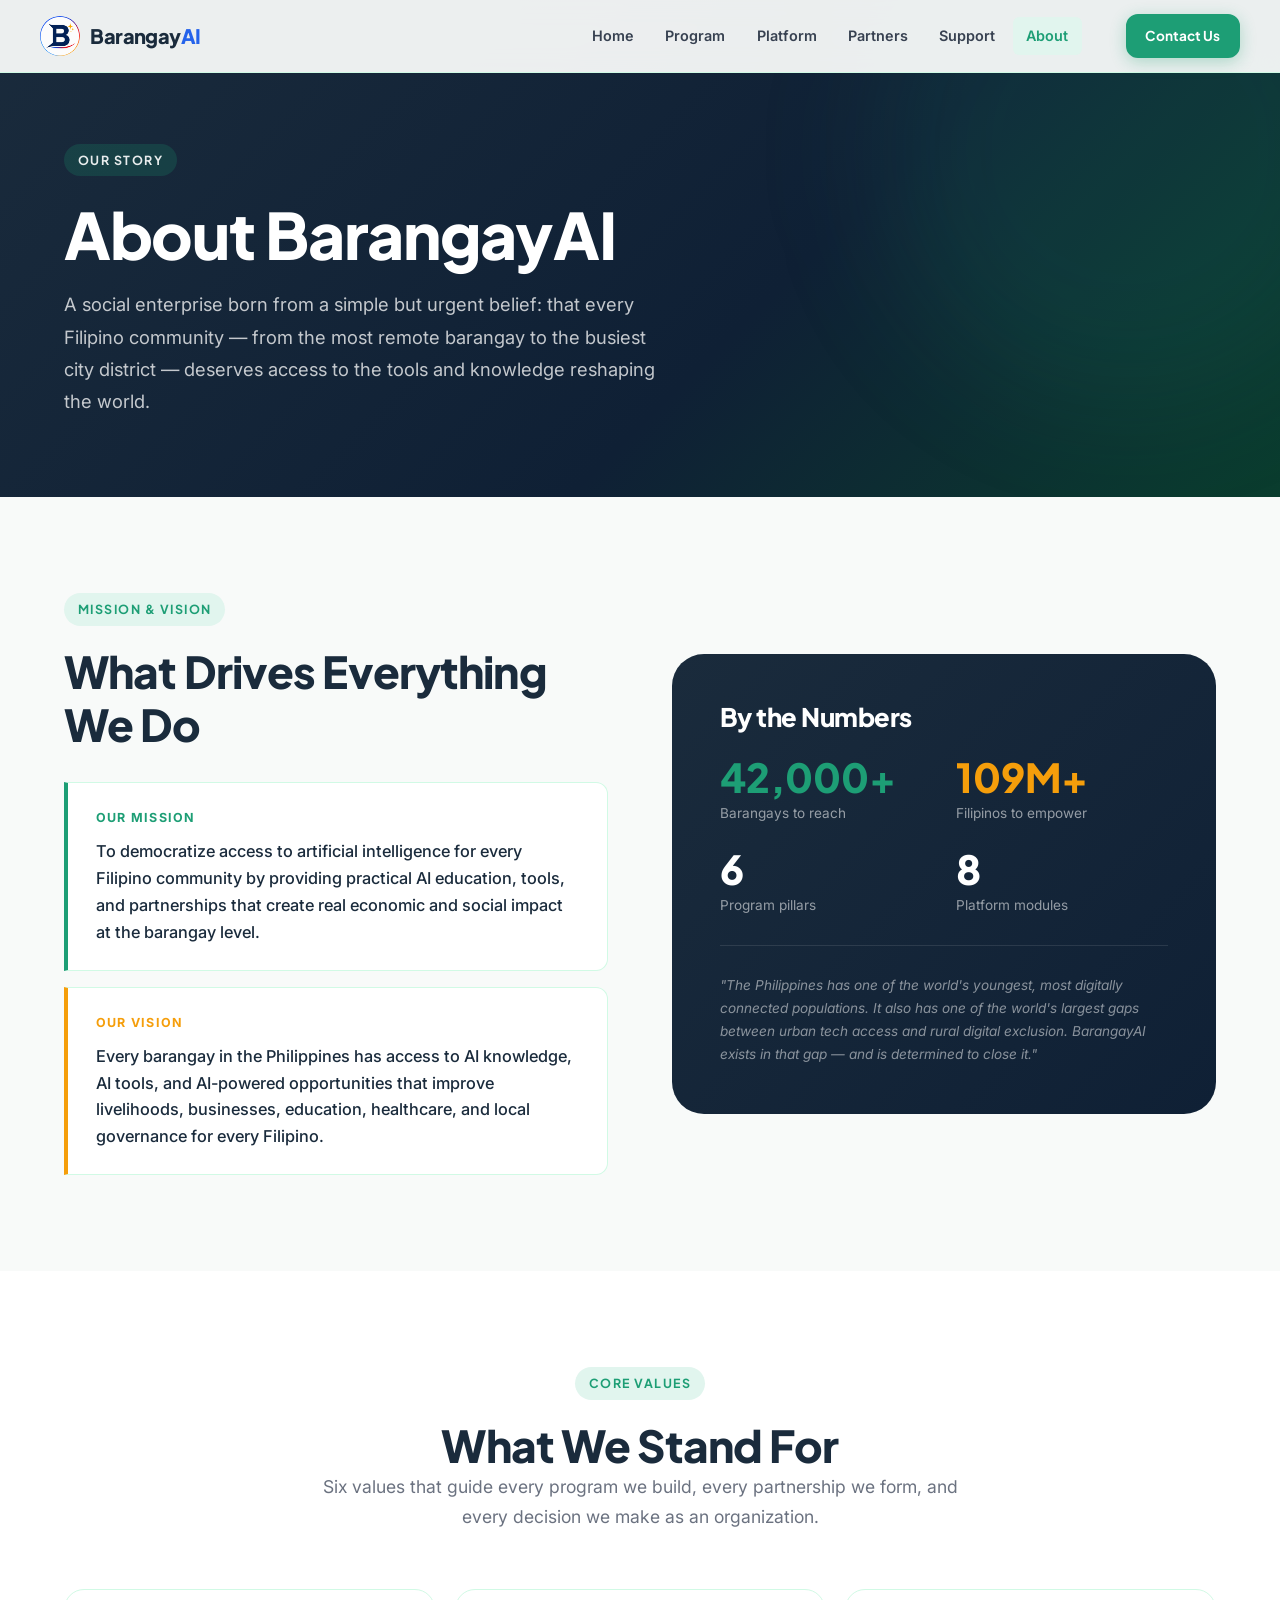
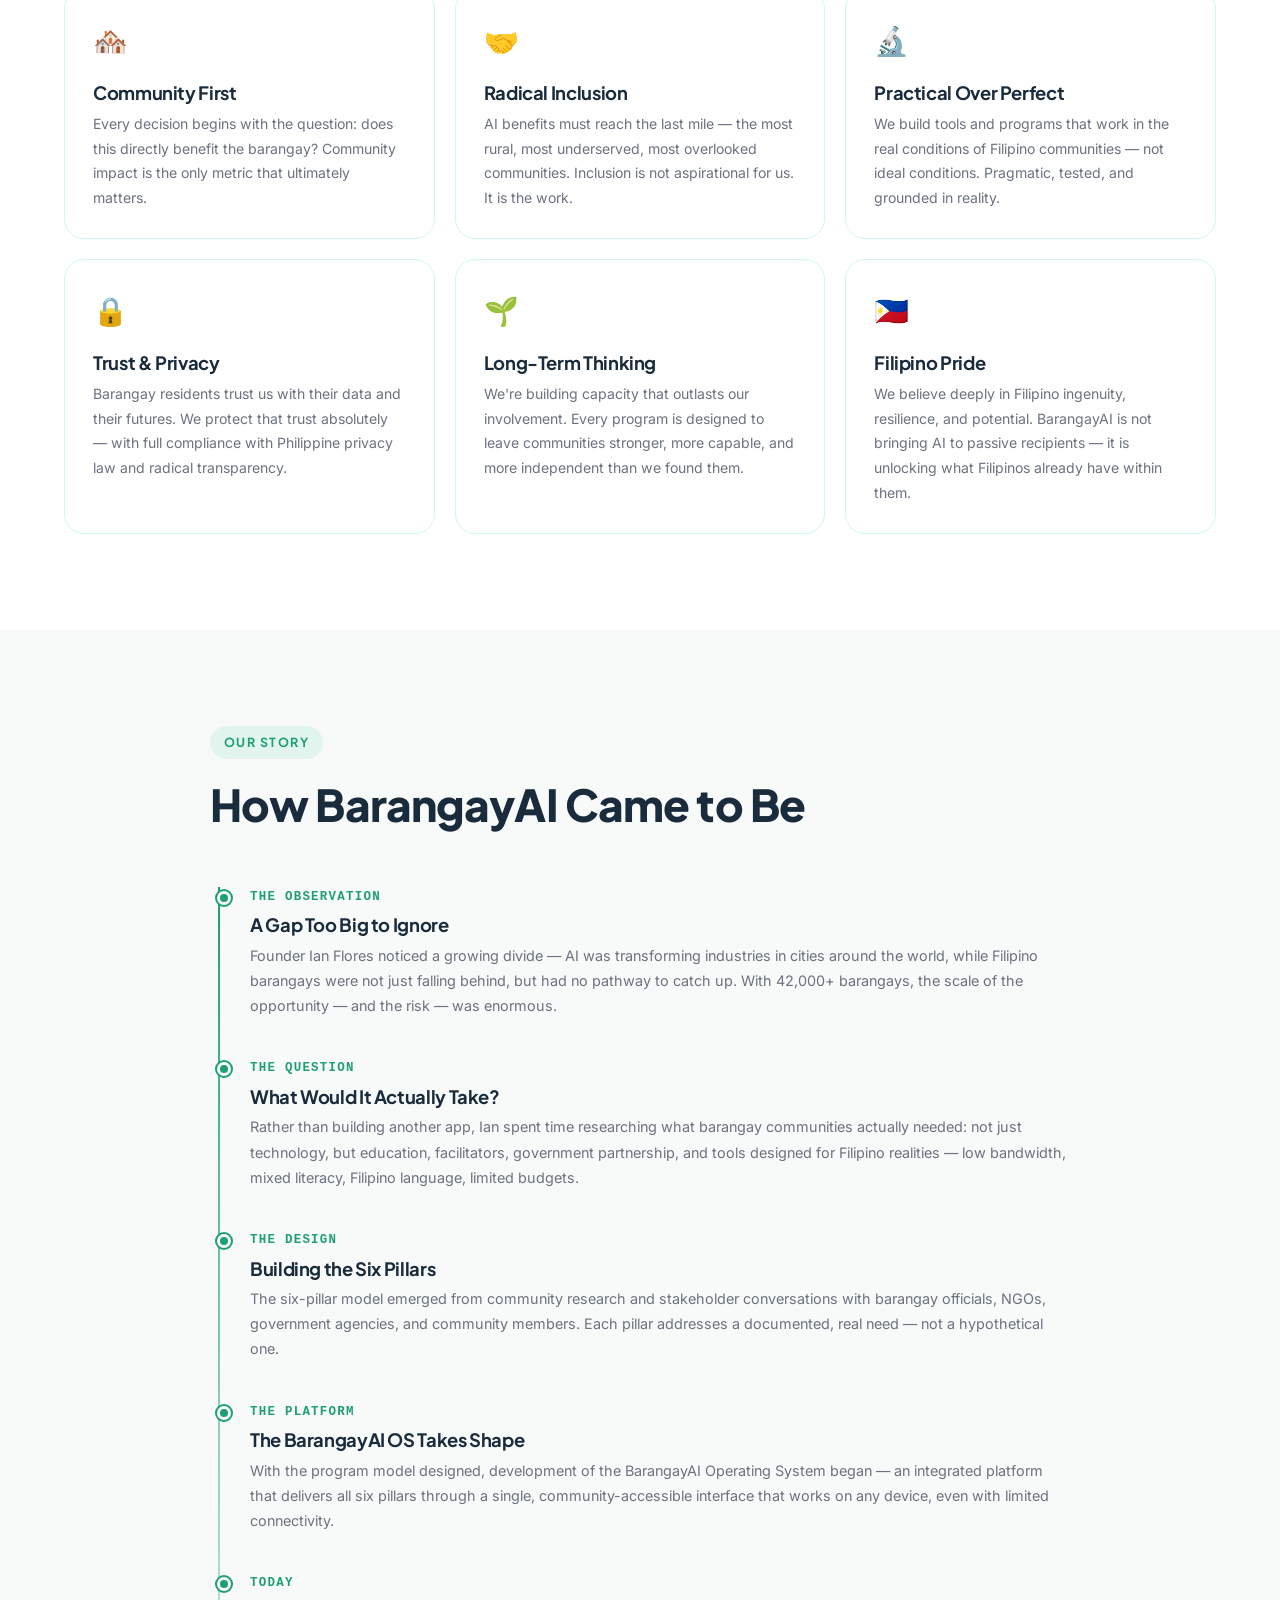
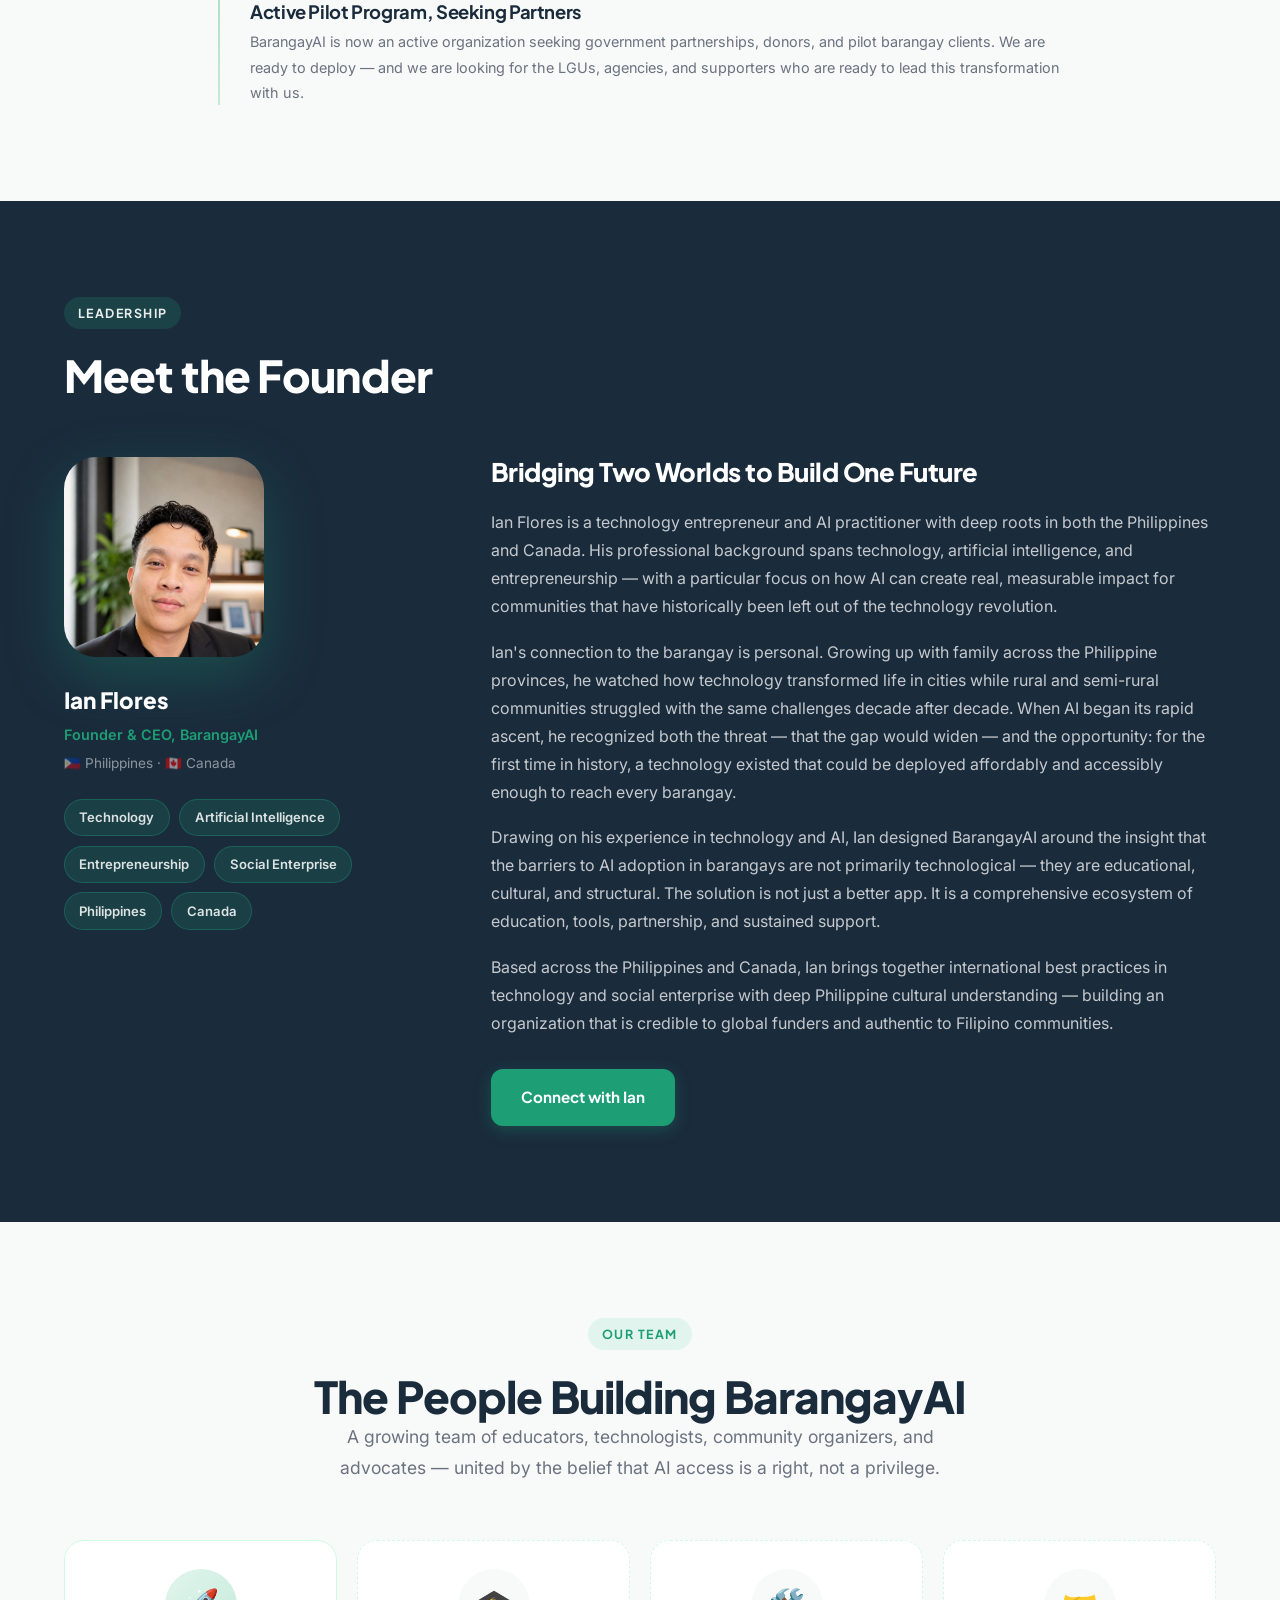
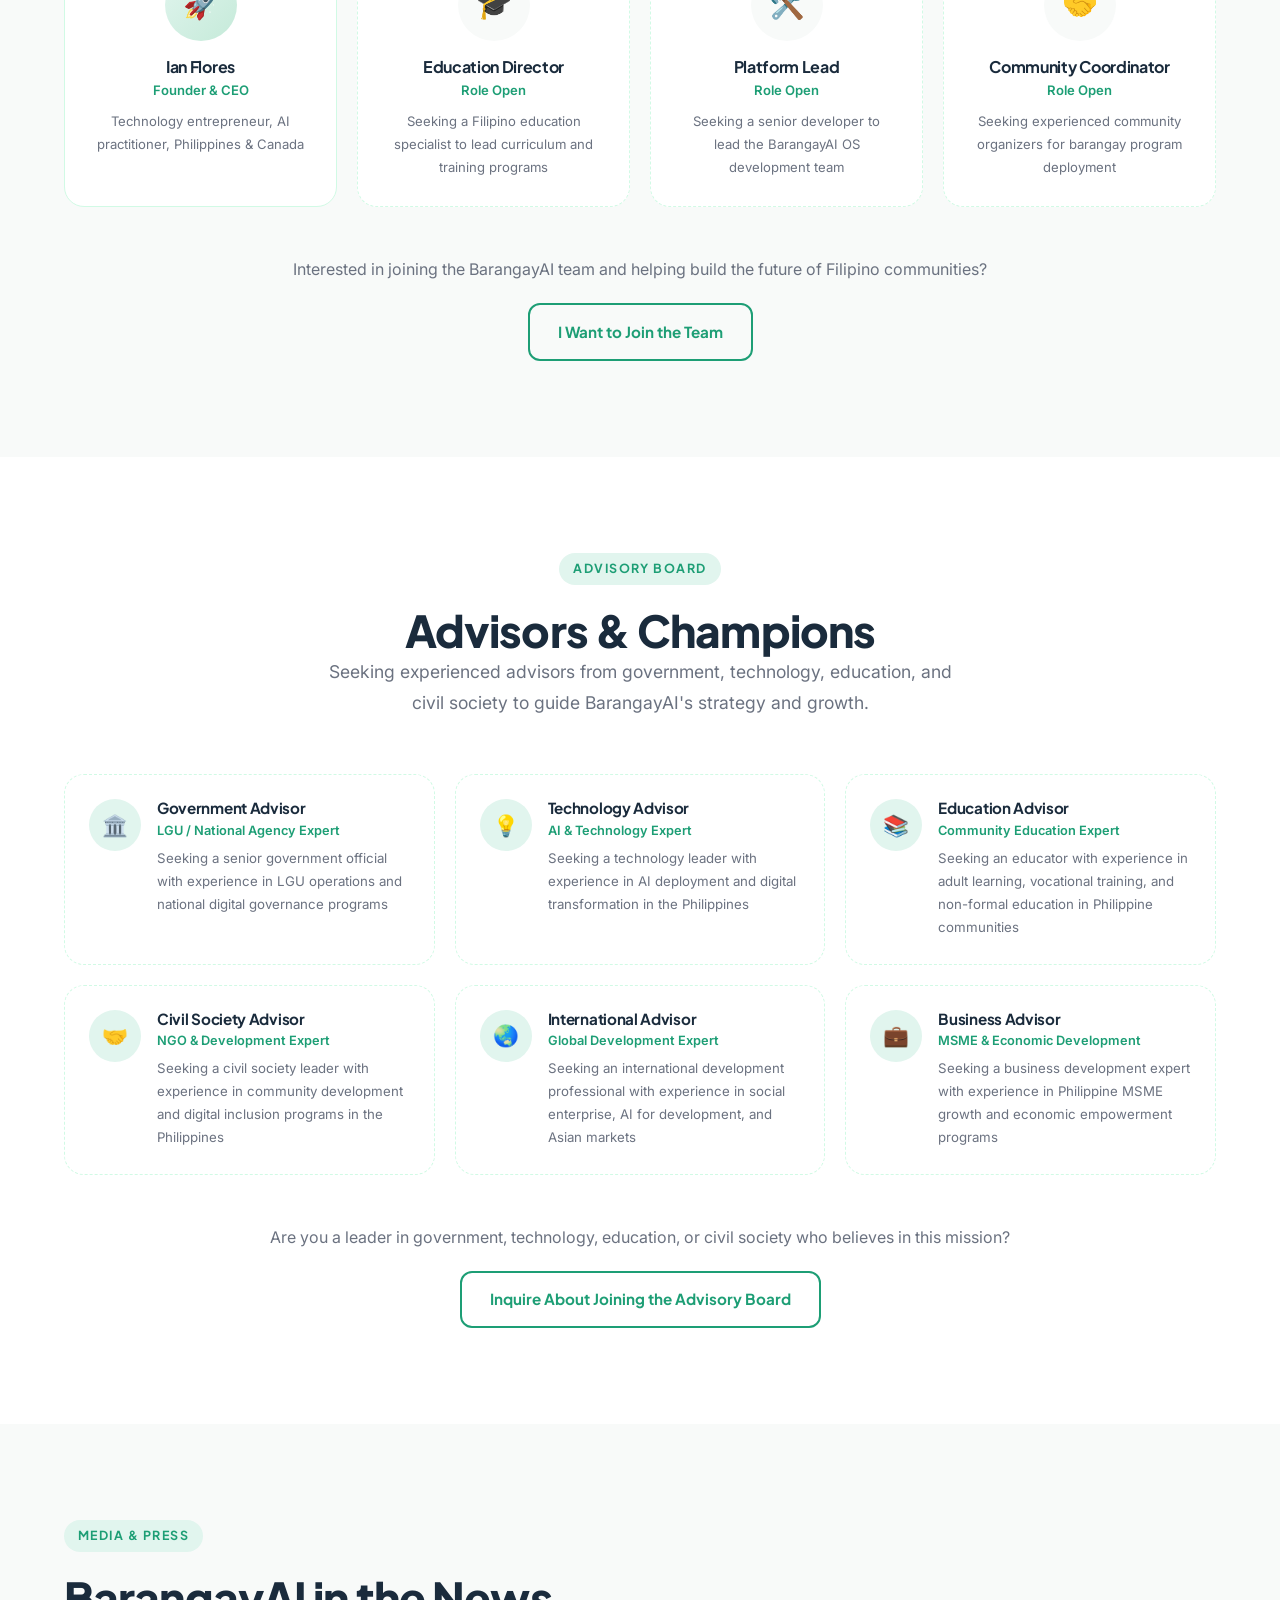
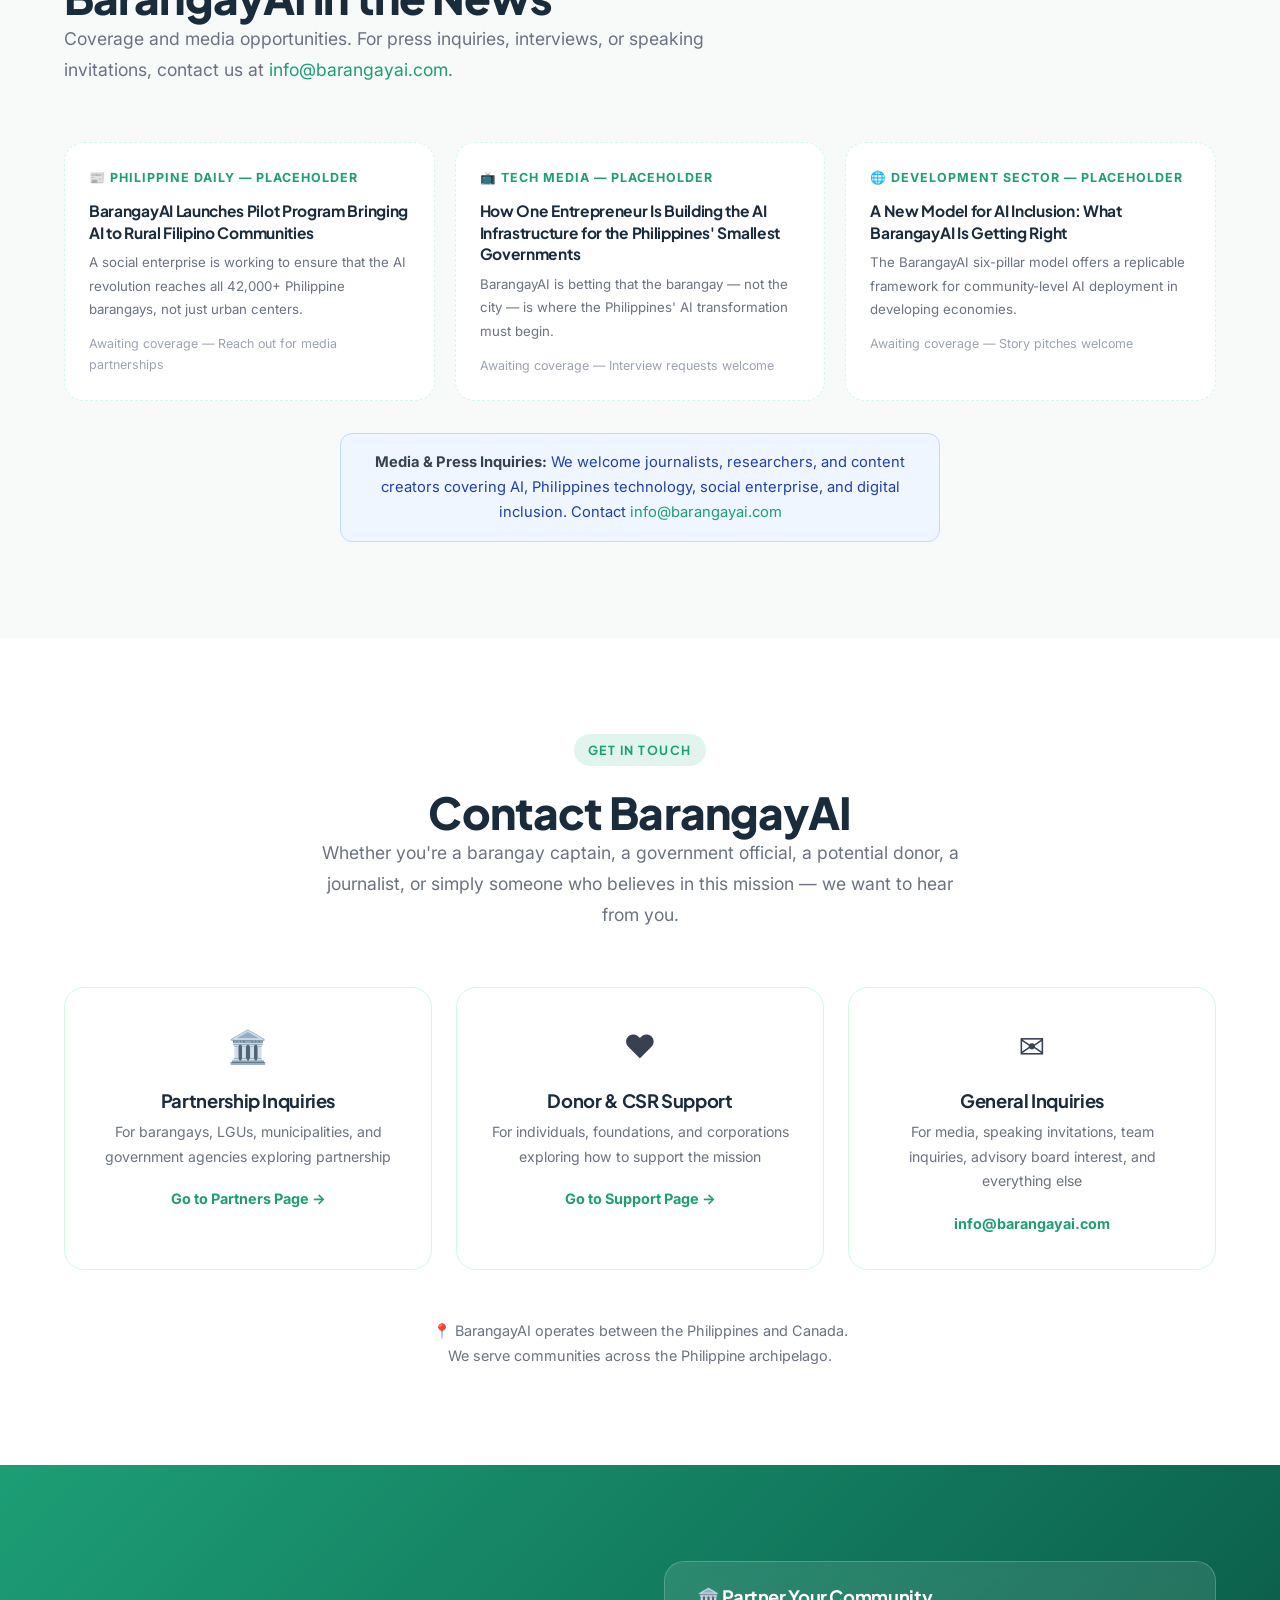
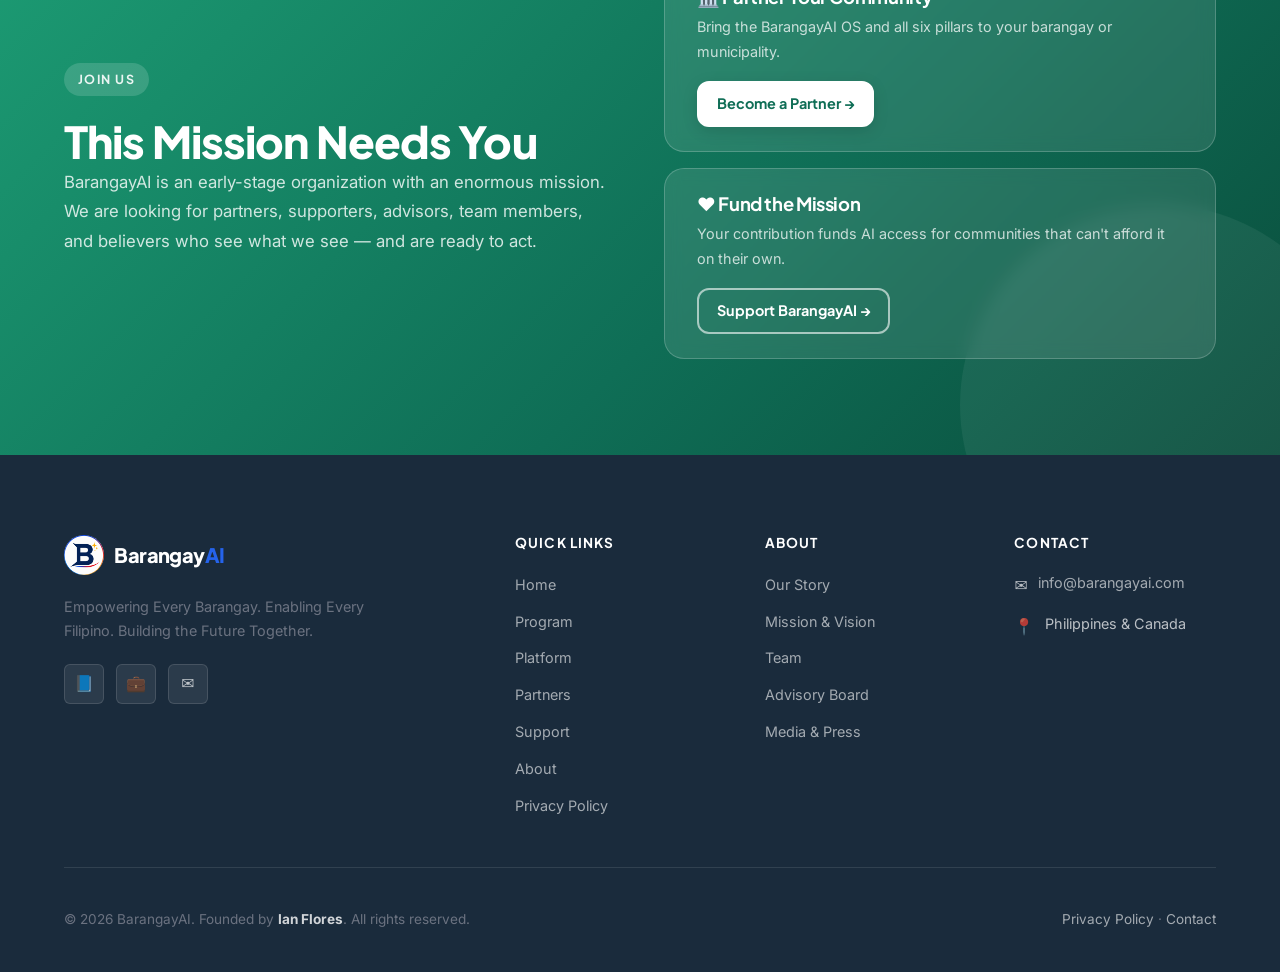
==== commit ba45e609: "Update website content" ====
--- a/about.html
+++ b/about.html
@@ -43,16 +43,15 @@
     .founder-avatar {
       width: 200px; height: 200px;
       border-radius: var(--radius-xl);
-      background: linear-gradient(135deg, var(--green) 0%, var(--green-deep) 100%);
-      display: flex;
-      align-items: center;
-      justify-content: center;
-      font-family: var(--font-display);
-      font-size: 4rem;
-      font-weight: 900;
-      color: var(--white);
+      overflow: hidden;
       margin-bottom: 1.5rem;
       box-shadow: 0 20px 60px rgba(29,158,117,.3);
+    }
+    .founder-avatar img {
+      width: 100%; height: 100%;
+      object-fit: cover;
+      object-position: center top;
+      display: block;
     }
     .founder-name {
       font-family: var(--font-display);
@@ -204,7 +203,7 @@
 <nav class="nav">
   <div class="nav-inner">
     <a href="index.html" class="nav-logo">
-      <img src="logo.png" alt="" class="nav-logo-img" aria-hidden="true" />
+      <img src="BarangayAI Logo.png" alt="" class="nav-logo-img" aria-hidden="true" />
       <span class="nav-logo-text">Barangay<span>AI</span></span>
     </a>
     <ul class="nav-links">
@@ -380,7 +379,9 @@
     </div>
     <div class="founder-layout reveal">
       <div>
-        <div class="founder-avatar">IF</div>
+        <div class="founder-avatar">
+          <img src="ian-flores.png" alt="Ian Flores, Founder & CEO of BarangayAI" />
+        </div>
         <div class="founder-name">Ian Flores</div>
         <div class="founder-title">Founder & CEO, BarangayAI</div>
         <div class="founder-location">🇵🇭 Philippines · 🇨🇦 Canada</div>
@@ -611,7 +612,7 @@
     <div class="footer-grid">
       <div class="footer-brand">
         <a href="index.html" class="nav-logo">
-          <img src="logo.png" alt="" class="nav-logo-img" aria-hidden="true" />
+          <img src="BarangayAI Logo.png" alt="" class="nav-logo-img" aria-hidden="true" />
           <span class="nav-logo-text">Barangay<span>AI</span></span>
         </a>
         <p>Empowering Every Barangay. Enabling Every Filipino. Building the Future Together.</p>
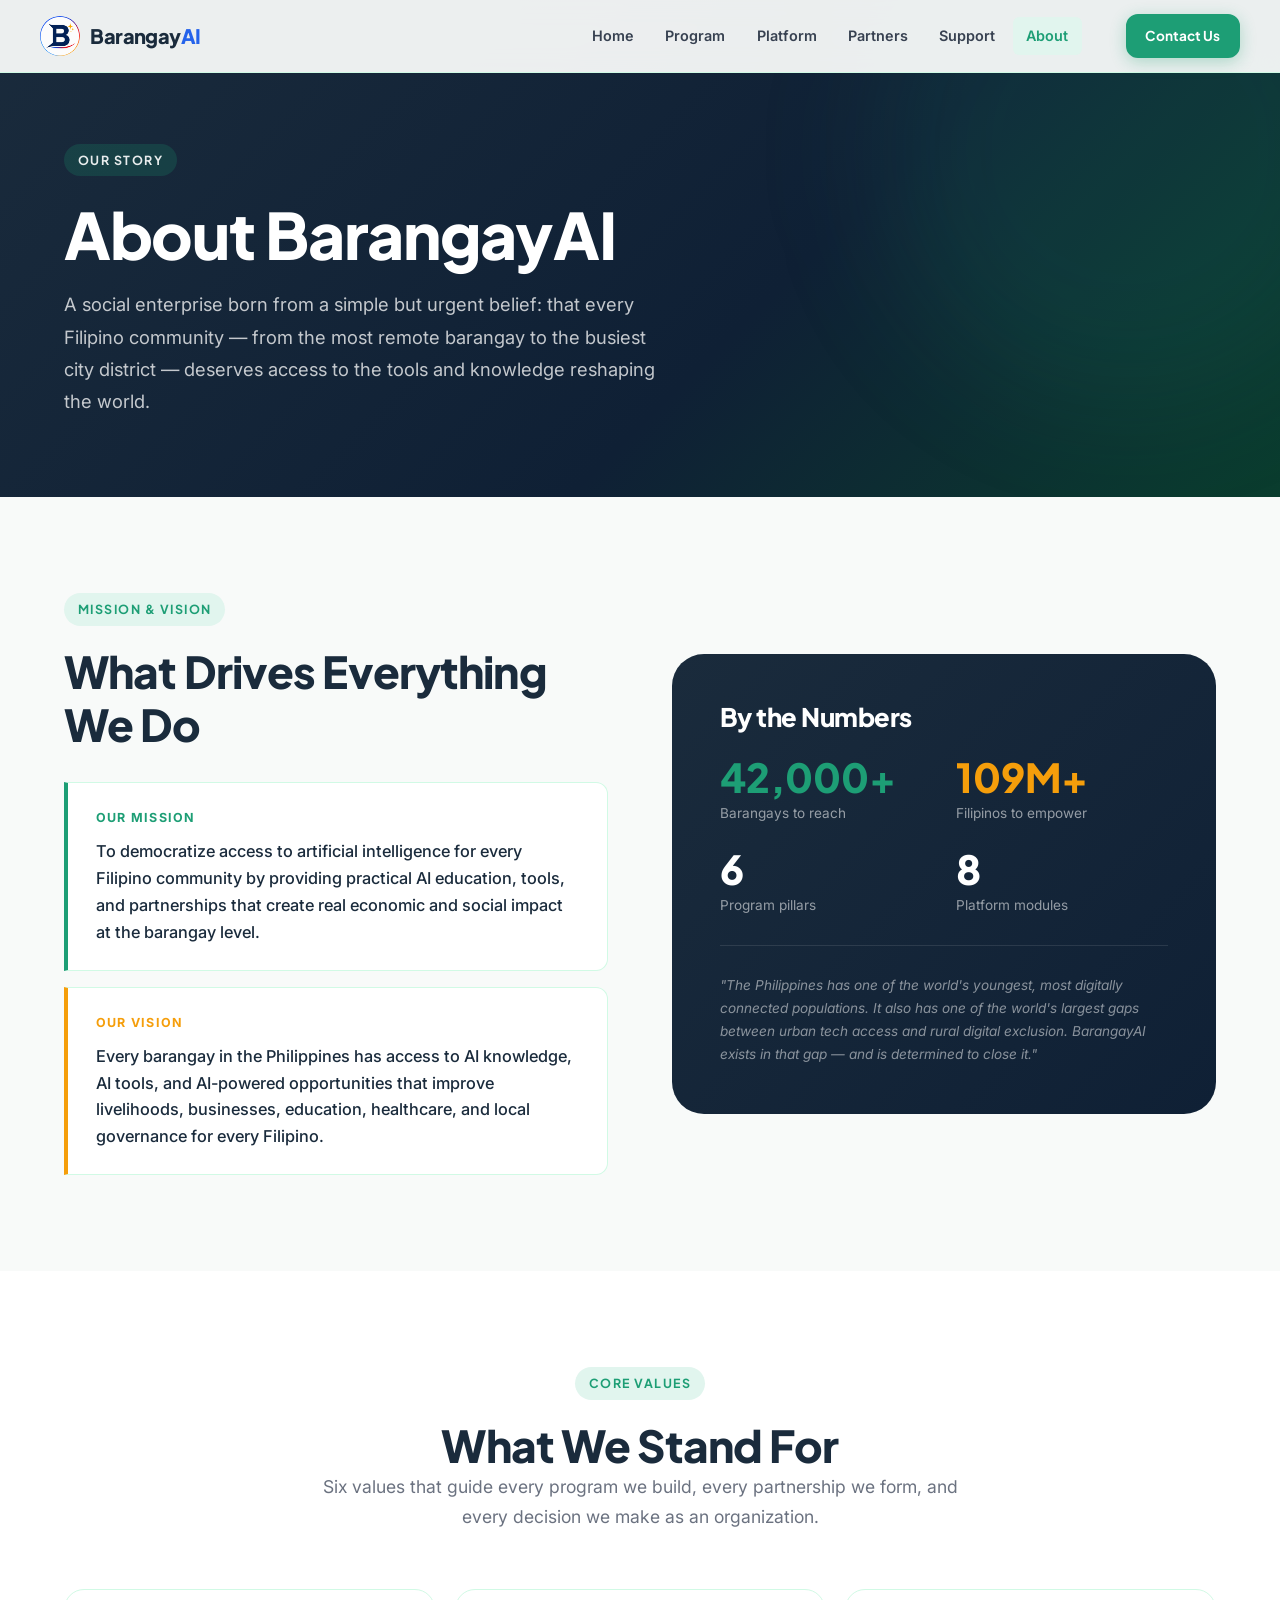
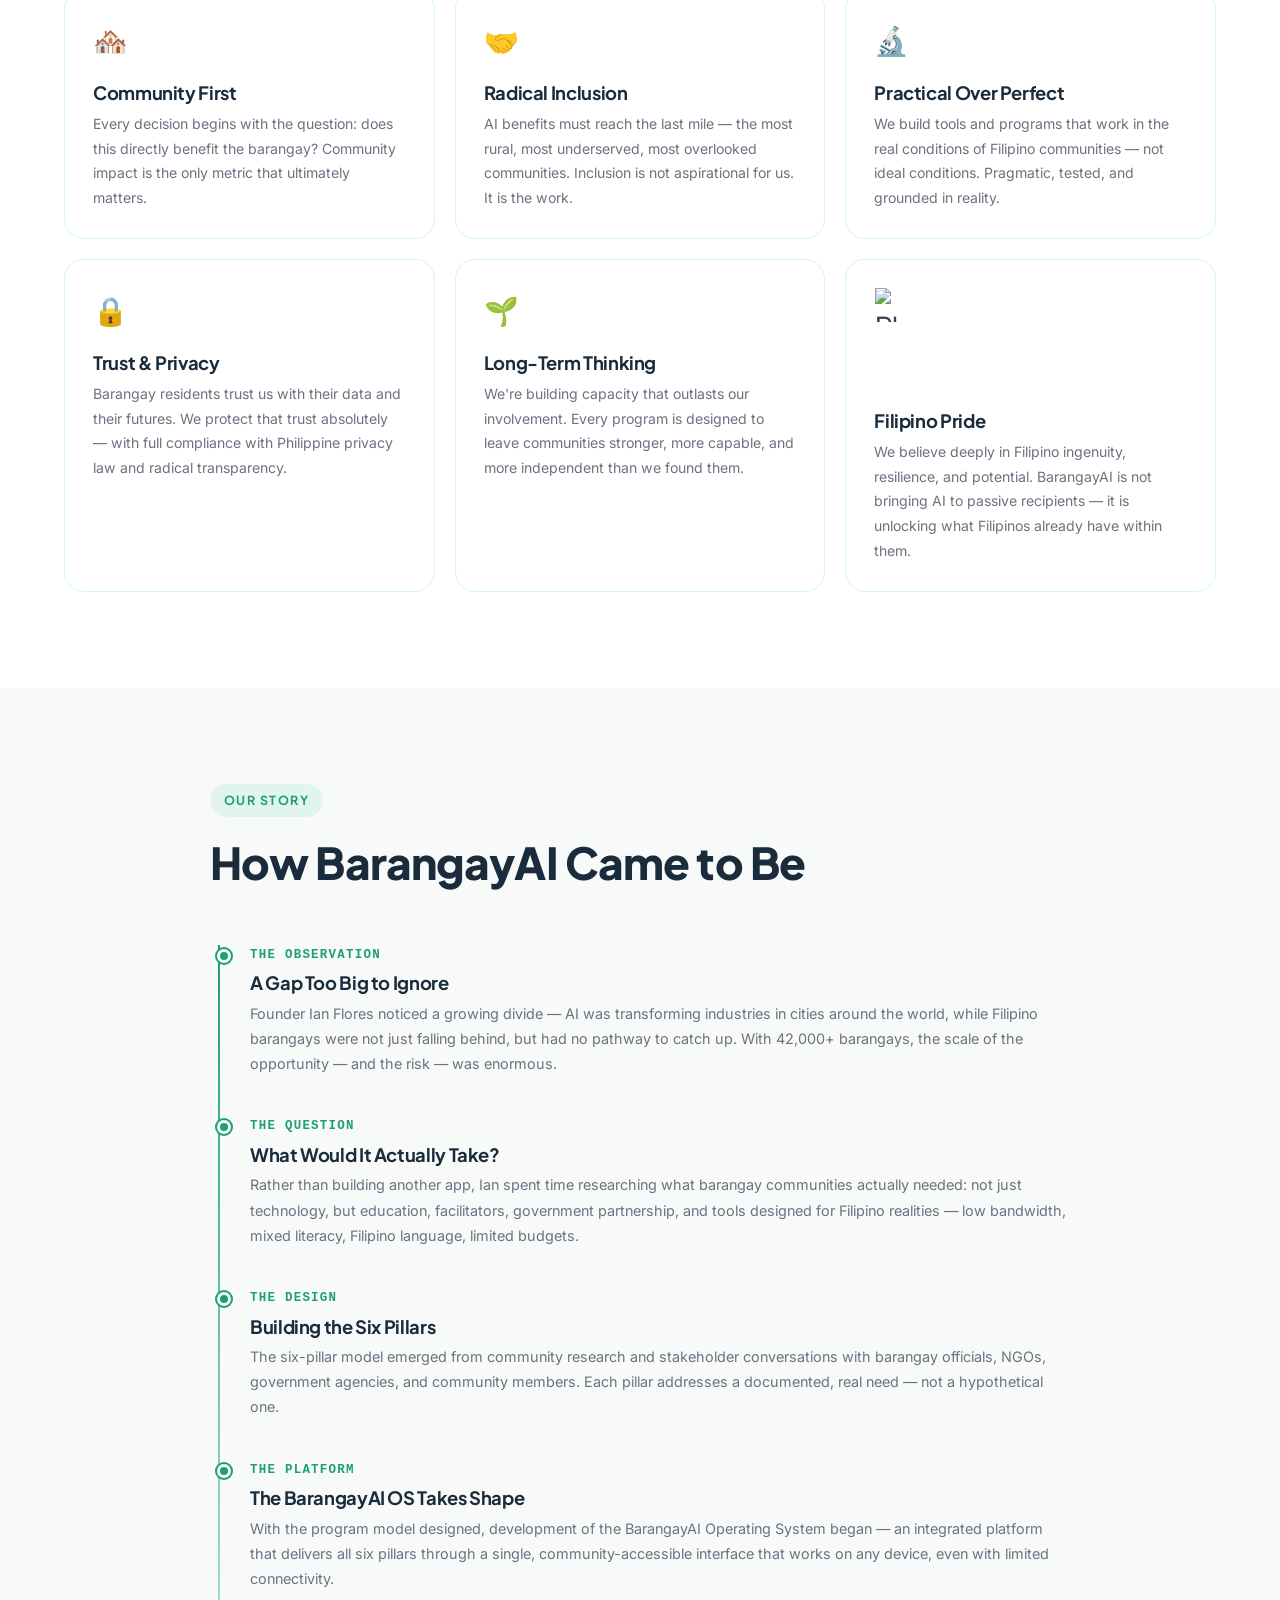
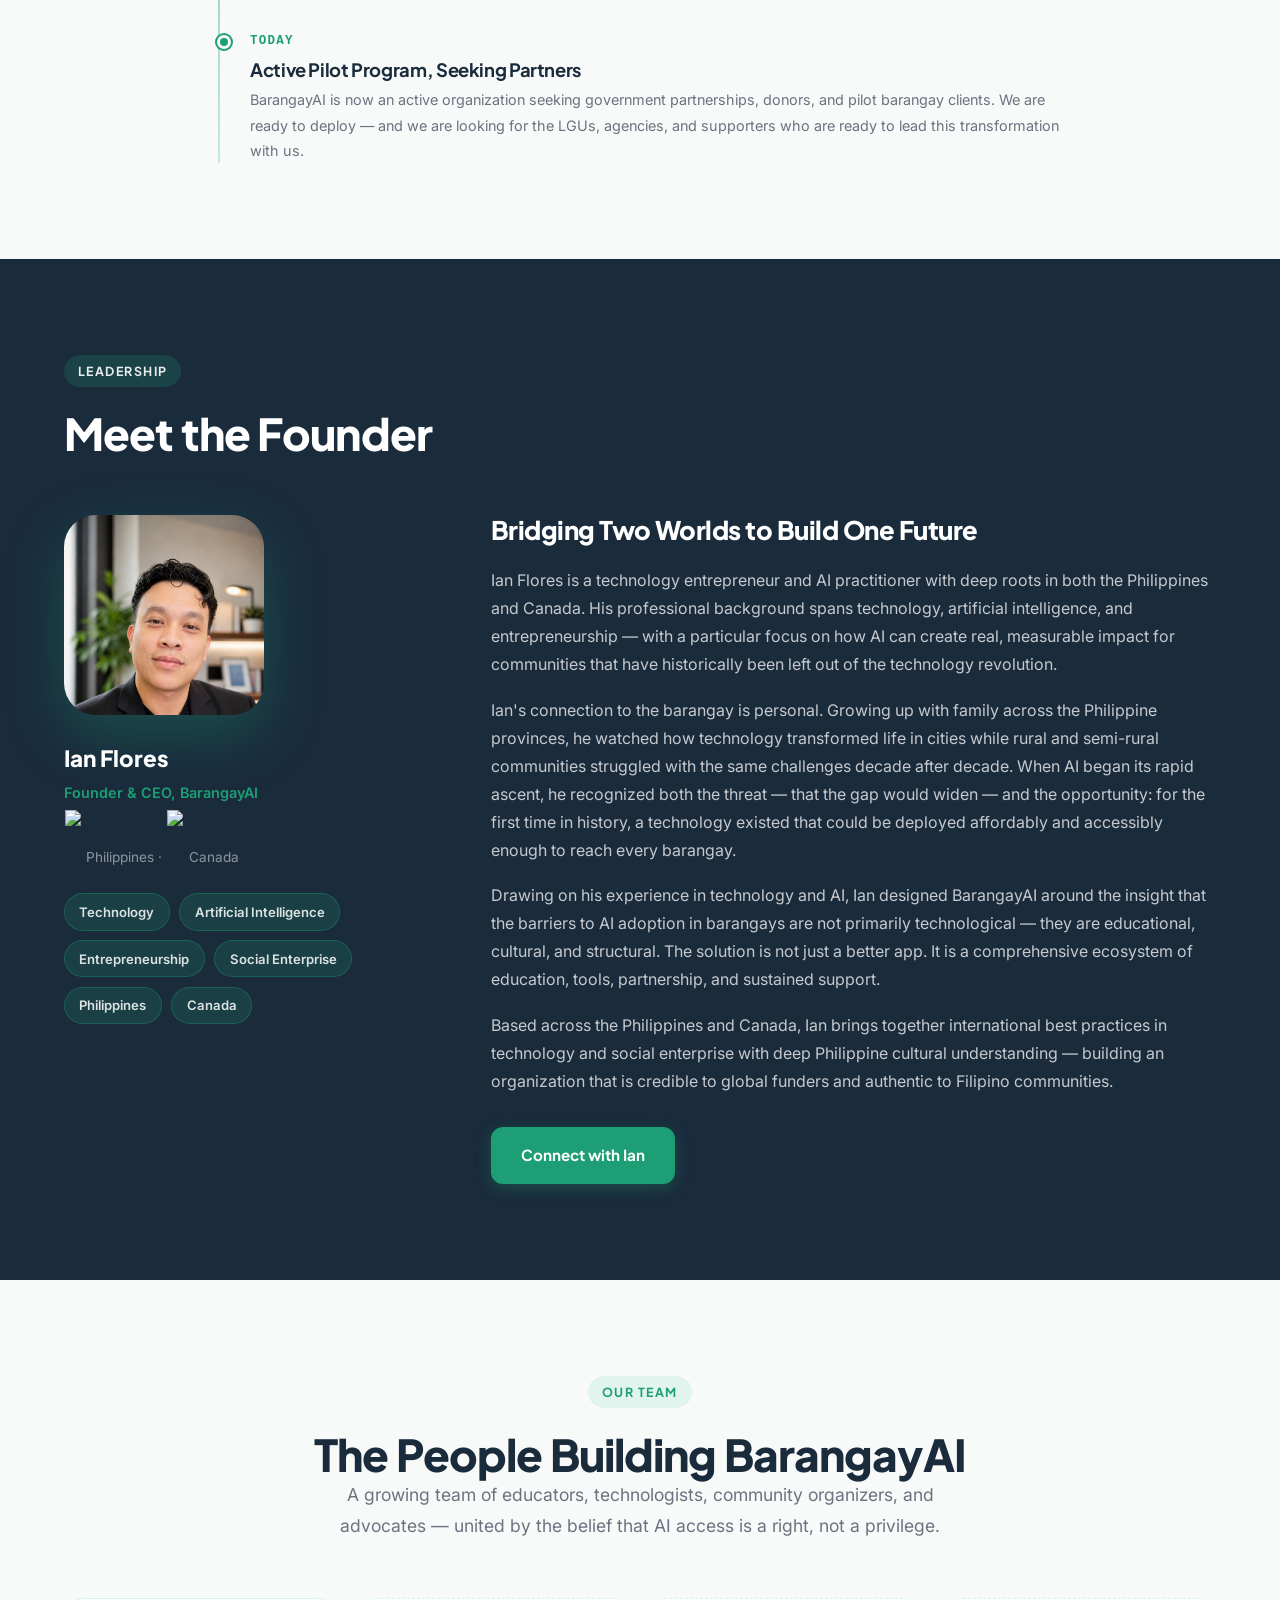
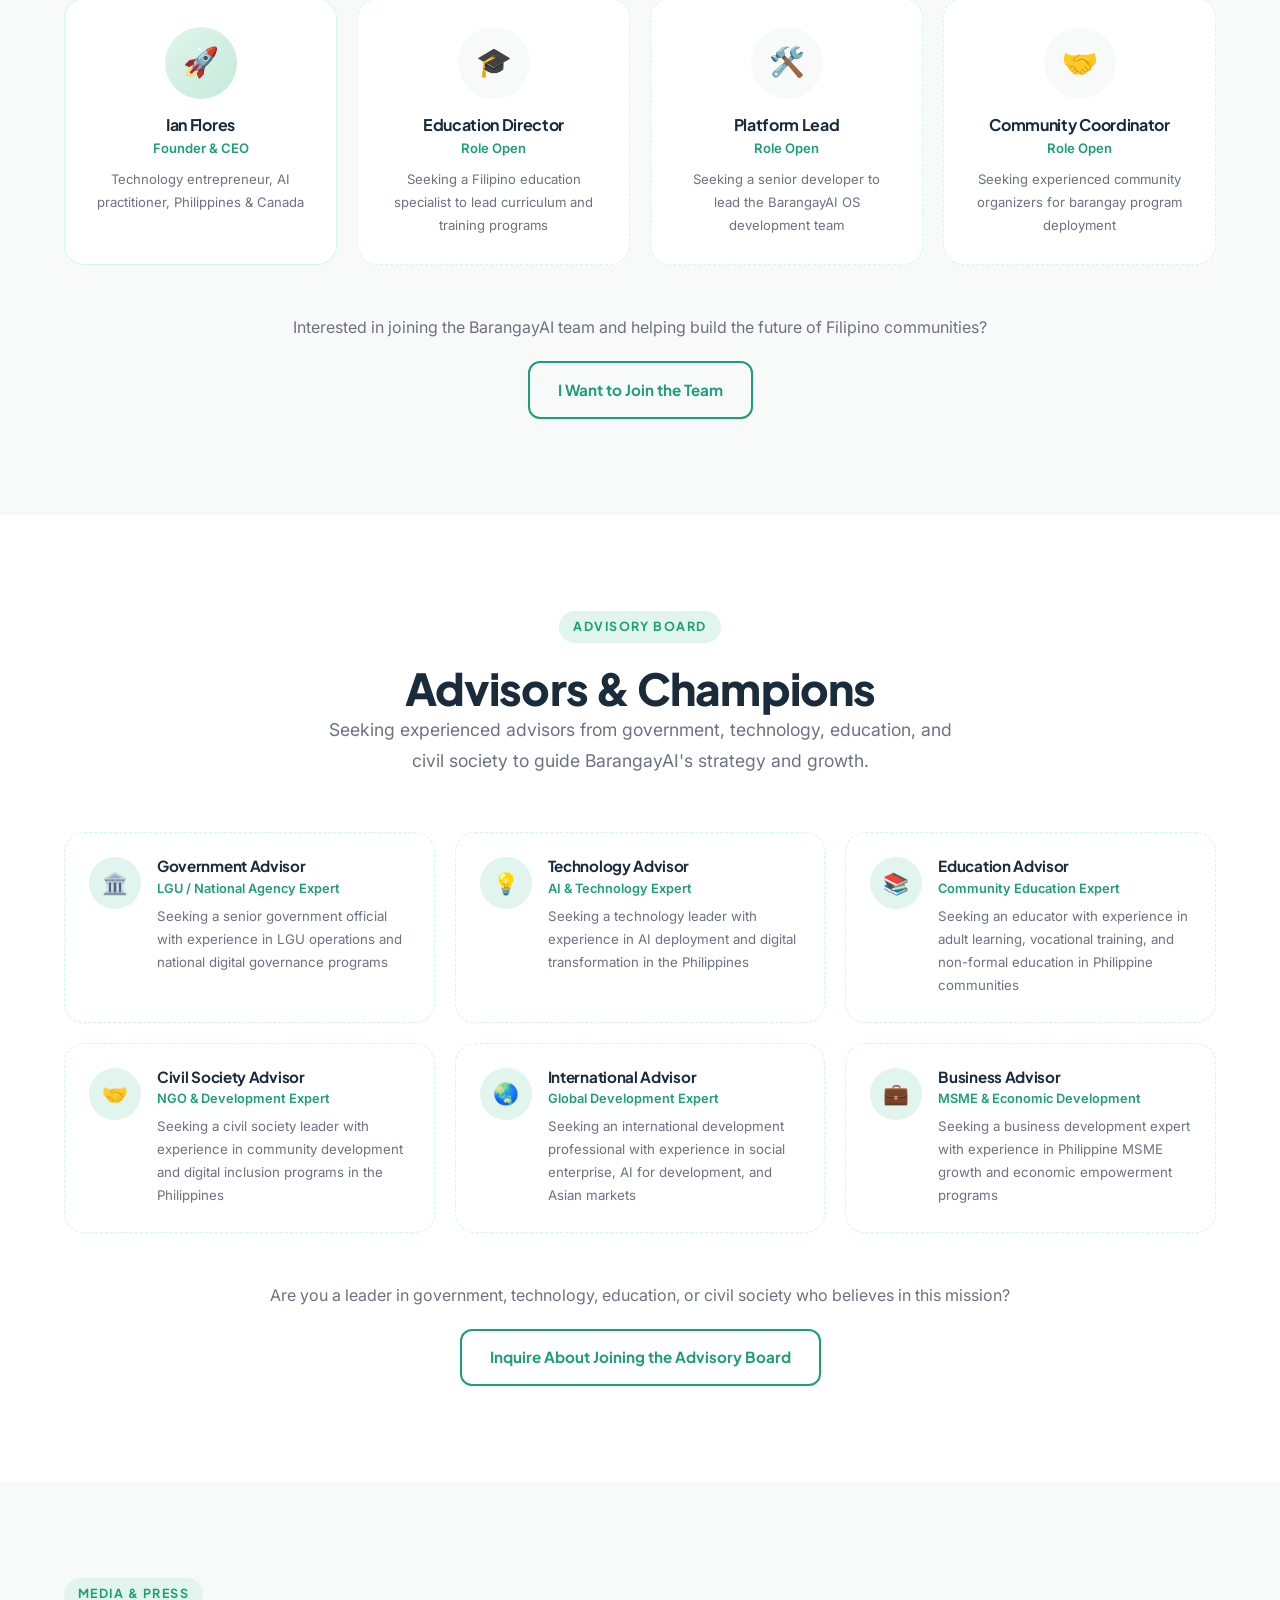
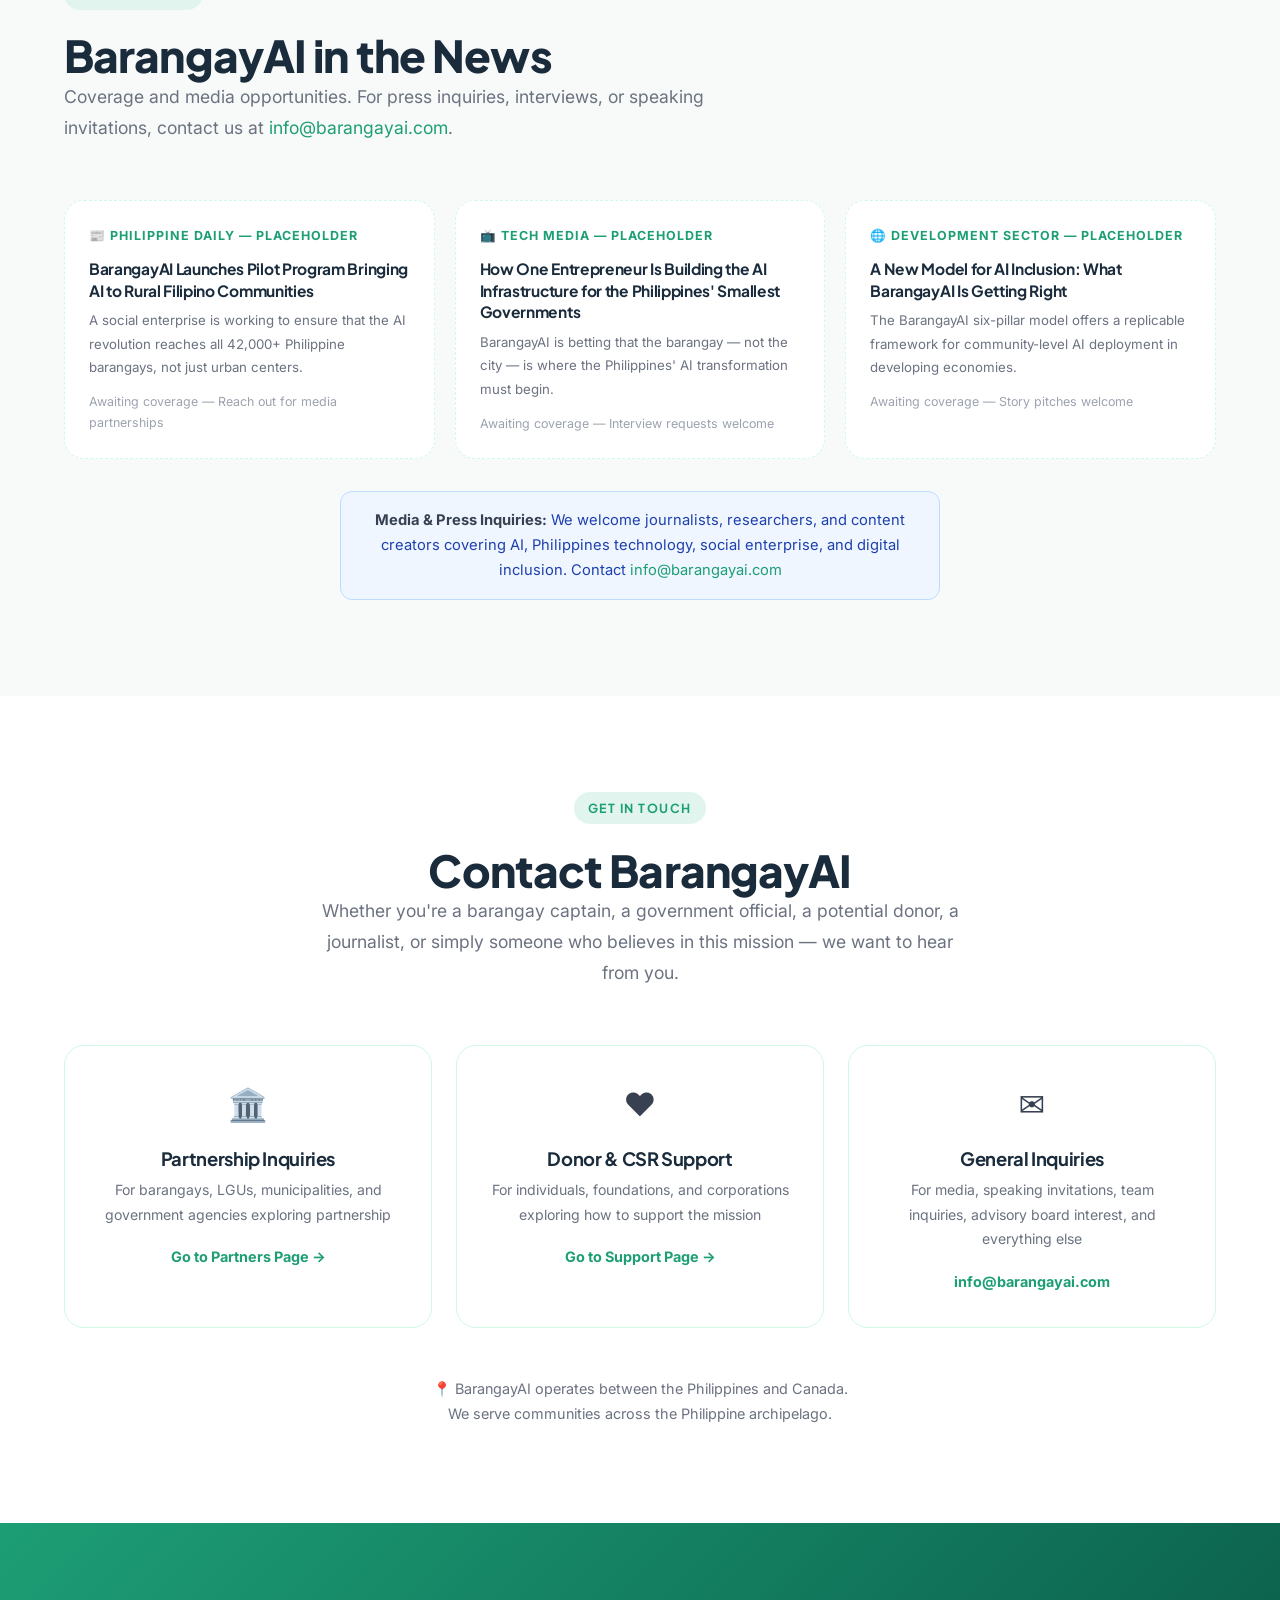
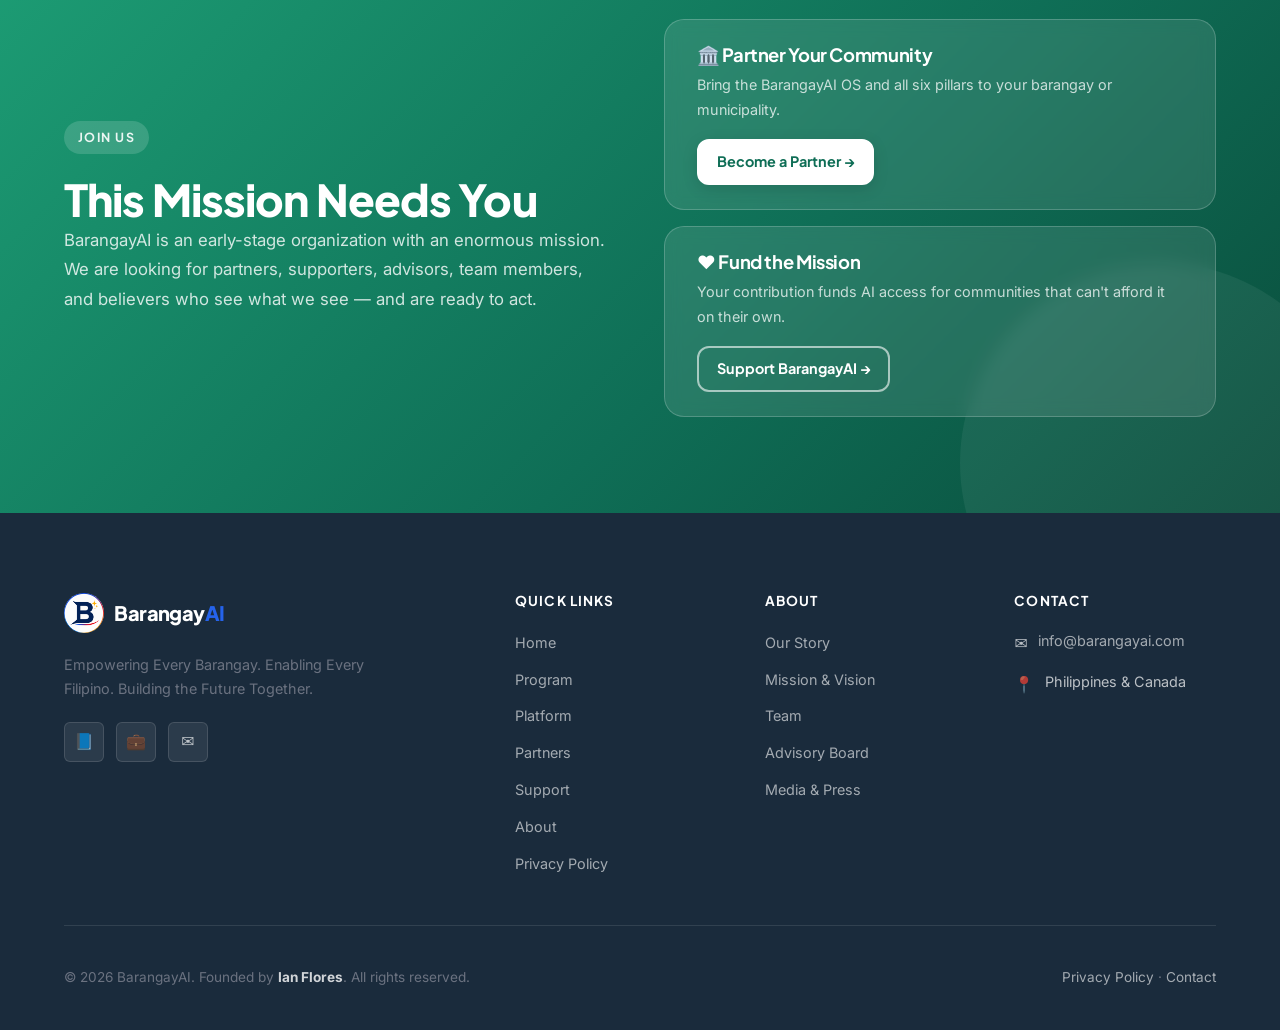
==== commit 8645cc90: "Fix flag emoji rendering on Windows desktop browsers" ====
--- a/about.html
+++ b/about.html
@@ -1,4 +1,4 @@
-<!DOCTYPE html>
+﻿<!DOCTYPE html>
 <html lang="en">
 <head>
   <meta charset="UTF-8" />
@@ -318,7 +318,7 @@
         <p>We're building capacity that outlasts our involvement. Every program is designed to leave communities stronger, more capable, and more independent than we found them.</p>
       </div>
       <div class="value-card">
-        <div class="value-icon">🇵🇭</div>
+        <div class="value-icon"><img src="https://cdnjs.cloudflare.com/ajax/libs/twemoji/14.0.2/svg/1f1f5-1f1ed.svg" alt="Philippine flag" class="flag-emoji"></div>
         <h4>Filipino Pride</h4>
         <p>We believe deeply in Filipino ingenuity, resilience, and potential. BarangayAI is not bringing AI to passive recipients — it is unlocking what Filipinos already have within them.</p>
       </div>
@@ -384,7 +384,7 @@
         </div>
         <div class="founder-name">Ian Flores</div>
         <div class="founder-title">Founder & CEO, BarangayAI</div>
-        <div class="founder-location">🇵🇭 Philippines · 🇨🇦 Canada</div>
+        <div class="founder-location"><img src="https://cdnjs.cloudflare.com/ajax/libs/twemoji/14.0.2/svg/1f1f5-1f1ed.svg" alt="Philippine flag" class="flag-emoji"> Philippines · <img src="https://cdnjs.cloudflare.com/ajax/libs/twemoji/14.0.2/svg/1f1e8-1f1e6.svg" alt="Canadian flag" class="flag-emoji"> Canada</div>
         <div class="founder-tags">
           <span class="founder-tag">Technology</span>
           <span class="founder-tag">Artificial Intelligence</span>
--- a/styles.css
+++ b/styles.css
@@ -4,6 +4,15 @@
 
 /* --- Reset & Base --- */
 *, *::before, *::after { box-sizing: border-box; margin: 0; padding: 0; }
+
+/* Flag emoji images (Twemoji) — fixes Windows rendering */
+.flag-emoji {
+  display: inline-block;
+  width: 1.2em;
+  height: 1.2em;
+  vertical-align: -0.2em;
+  margin: 0 1px;
+}
 
 :root {
   --green:       #1D9E75;
@@ -607,32 +616,43 @@
 }
 .hero2-card-label { font-size: 12px; color: #6B7280; line-height: 1.4; }
 
-/* Social proof bar */
-.sp-bar {
-  background: #fff;
+/* Marquee / social proof bar */
+.marquee-bar {
+  width: 100%;
+  background: #ffffff;
   border-top: 1px solid #E5E7EB;
   border-bottom: 1px solid #E5E7EB;
   padding: 14px 0;
   overflow: hidden;
 }
-.sp-track {
-  display: flex;
-  align-items: center;
-  justify-content: center;
-  gap: 0;
+.marquee-track {
+  display: flex;
+  width: max-content;
+  animation: marquee-scroll 30s linear infinite;
+}
+.marquee-track:hover { animation-play-state: paused; }
+.marquee-content {
+  display: flex;
+  align-items: center;
+  gap: 20px;
+  padding-right: 20px;
   white-space: nowrap;
-}
-.sp-content {
-  display: flex;
-  align-items: center;
-  gap: 18px;
-  padding: 0 24px;
+  flex-shrink: 0;
+}
+.marquee-content span {
   font-size: 13px;
   color: #9CA3AF;
-  letter-spacing: .05em;
-  flex-shrink: 0;
-}
-.sp-sep { color: #D1D5DB; }
+  letter-spacing: 0.04em;
+}
+.marquee-dot {
+  color: #1D9E75 !important;
+  font-weight: 700;
+  font-size: 16px !important;
+}
+@keyframes marquee-scroll {
+  0%   { transform: translateX(0); }
+  100% { transform: translateX(-50%); }
+}
 
 /* Responsive */
 @media (max-width: 1024px) {
@@ -652,15 +672,6 @@
   .hero2-card-num { font-size: 24px; }
   .hero2-card { padding: 18px 16px; }
 
-  @keyframes marquee {
-    from { transform: translateX(0); }
-    to   { transform: translateX(-50%); }
-  }
-  .sp-track {
-    justify-content: flex-start;
-    animation: marquee 22s linear infinite;
-    width: max-content;
-  }
 }
 
 /* === Philippines Map V2 — draw-in + hover === */
